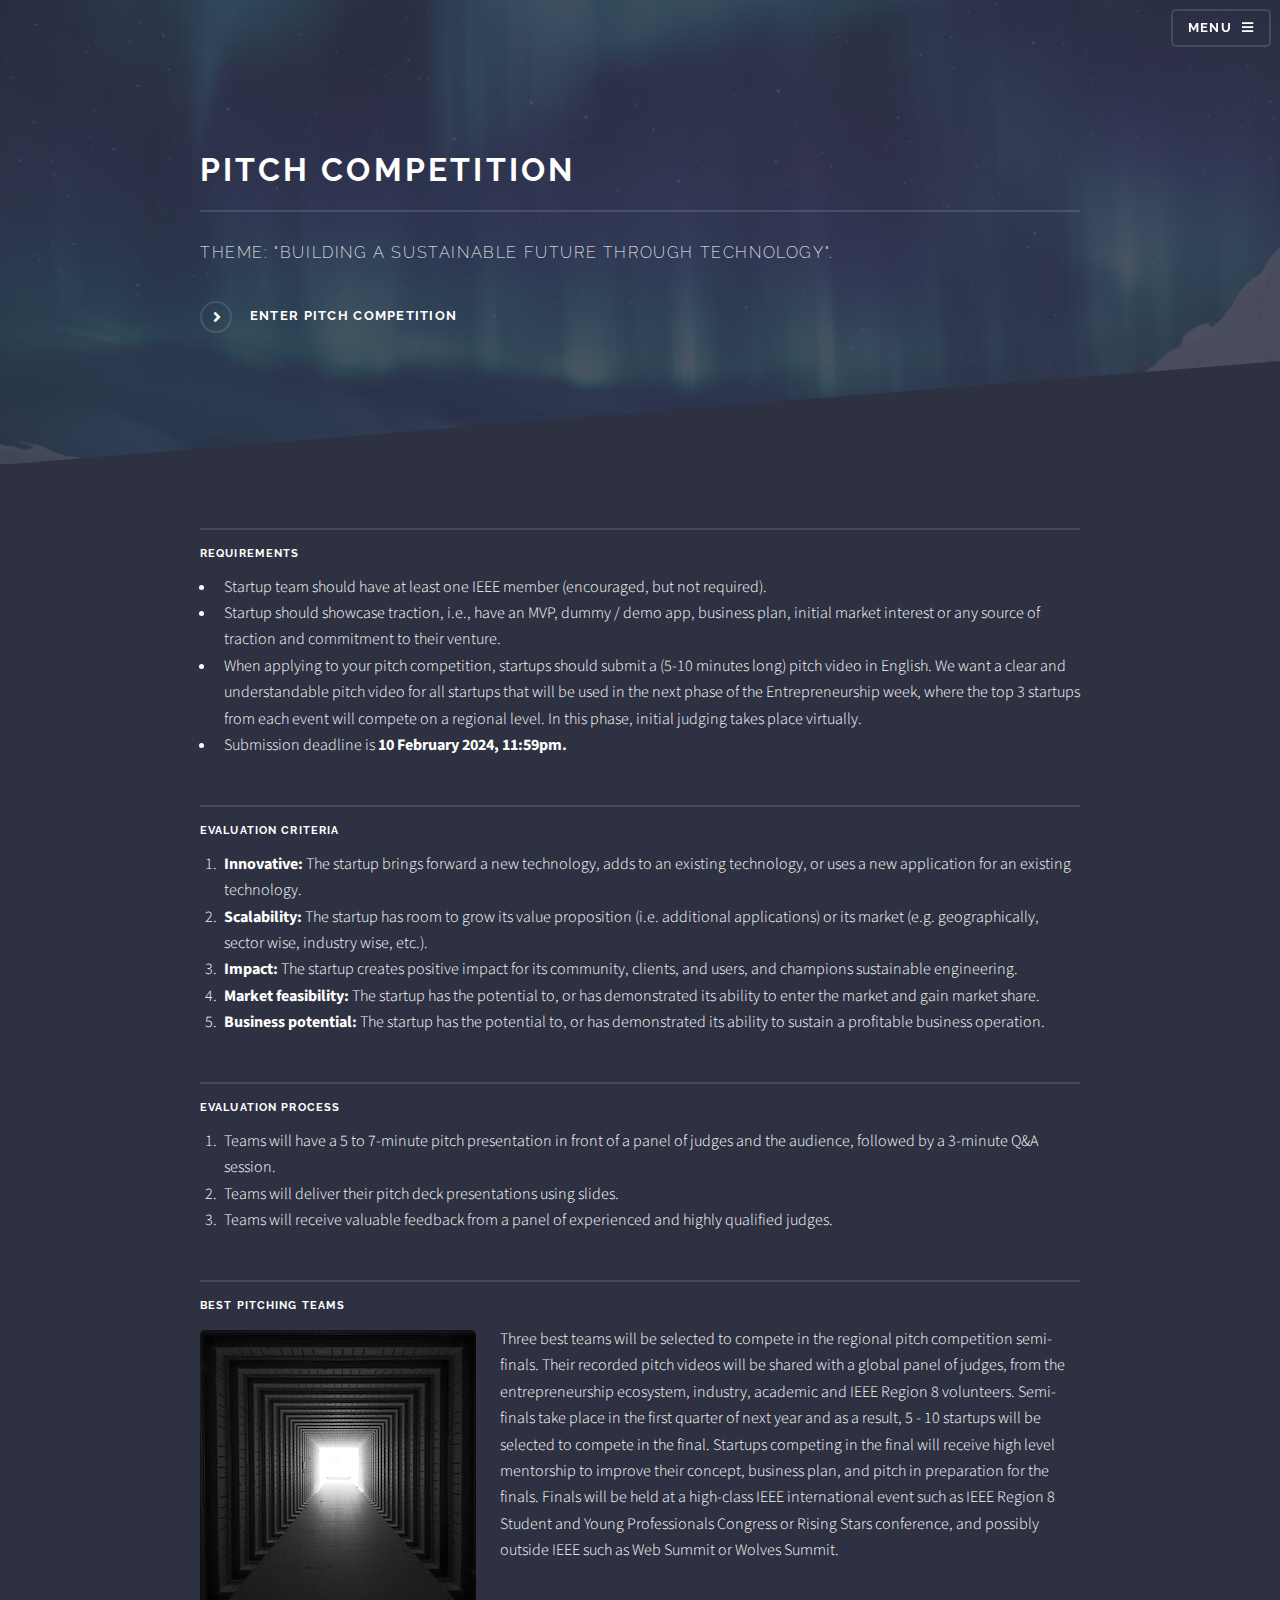
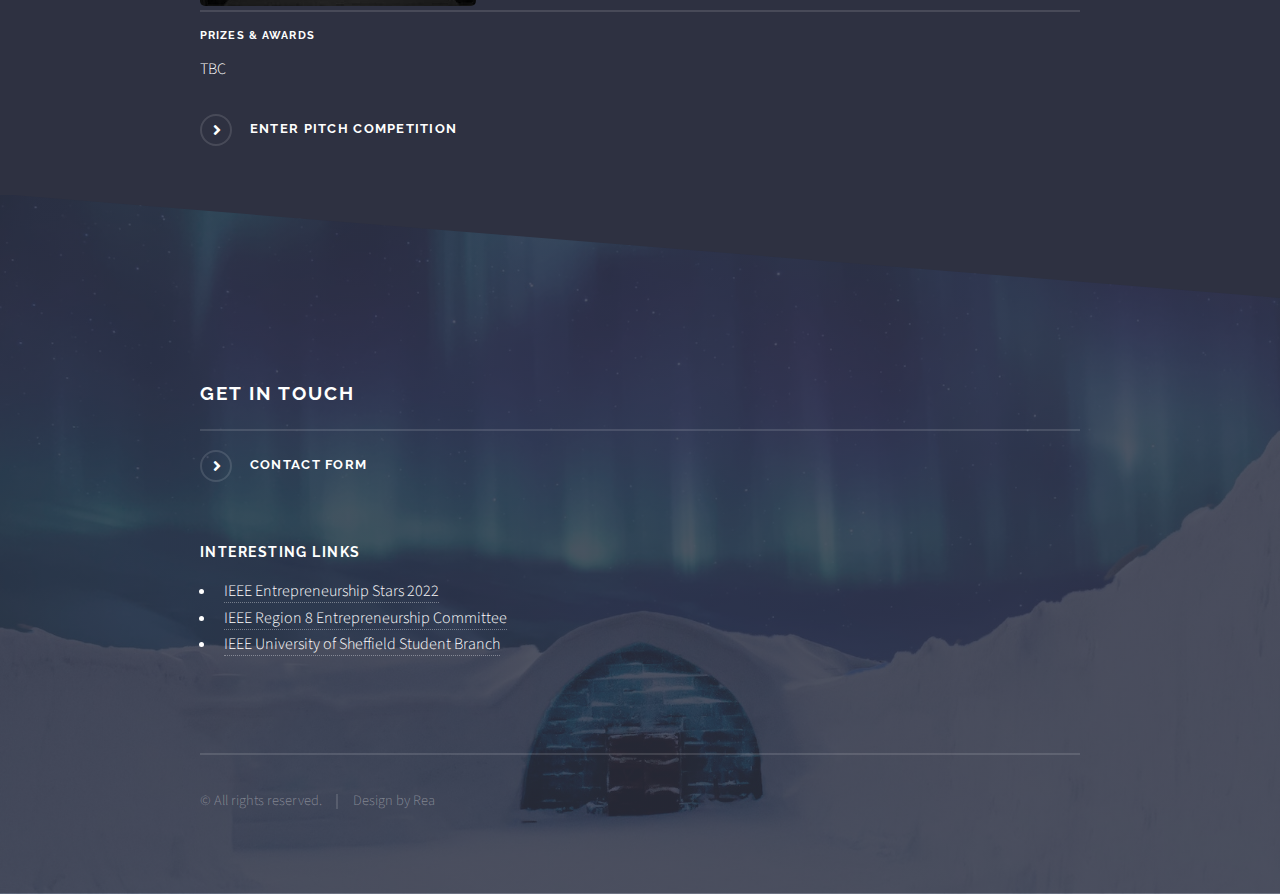
==== pitch.html @ 7ce701af "2nd_edition" ====
<!DOCTYPE HTML>
<!--
	Solid State by HTML5 UP
	html5up.net | @ajlkn
	Free for personal and commercial use under the CCA 3.0 license (html5up.net/license)
-->
<html>
	<head>
		<title>Global Entrepreneurship Week</title>
		<meta charset="utf-8" />
		<meta name="viewport" content="width=device-width, initial-scale=1, user-scalable=no" />
		<link rel="stylesheet" href="assets/css/main.css" />
		<noscript><link rel="stylesheet" href="assets/css/noscript.css" /></noscript>
	</head>
	<body class="is-preload">

		<!-- Page Wrapper -->
			<div id="page-wrapper">

				<!-- Header -->
					<header id="header" class="alt">
						<h1><a href="index.html">Global Entrepreneurship Week</a></h1>
						<nav>
							<a href="#menu">Menu</a>
						</nav>
					</header>

				<!-- Menu -->
					<nav id="menu">
						<div class="inner">
							<h2>Menu</h2>
							<ul class="links">
								<li><a href="index.html">Home</a></li>
								<li><a href="pitch.html">Pitch Competition</a></li>
                                <li><a href="index.html#five">Sessions & Dates</a></li>
								<!-- <li><a href="generic.html">Generic</a></li>
								<li><a href="elements.html">Elements</a></li>
								<li><a href="#">Log In</a></li>
								<li><a href="#">Sign Up</a></li> -->
							</ul>
							<a href="#" class="close">Close</a>
						</div>
					</nav>

				<!-- Wrapper -->
                <section id="wrapper">
                    <header>
                        <div class="inner">
                            <h2>Pitch Competition</h2>
                            <p>Theme: "Building a Sustainable Future through Technology".</p>
                            <p><a href="https://docs.google.com/forms/d/1y86VgAGV9aJbNP9qdKAvoCMnuZj7boJO8iOYJnvzPUA/prefill" class="special">
                                Enter Pitch Competition</a></p>
                        </div>
                        
                    </header>

                    <!-- Content -->
                        <div class="wrapper">
                            <div class="inner">
                                <section>
                                    <h3 class="major"></h3>
                                    <h4>Requirements</h4>
                                        <ul>
                                            <li>Startup team should have at least one IEEE member (encouraged, but not required).</li>
                                            <li>
                                                Startup should showcase traction, i.e., have an MVP, dummy / demo app, business
                                                plan, initial market interest or any source of traction and commitment to their
                                                venture.
                                            </li>
                                            <li>
                                                When applying to your pitch competition, startups should submit a (5-10 minutes long) pitch video in
                                                English. We want a clear and understandable pitch
                                                video for all startups that will be used in the next phase of the Entrepreneurship
                                                week, where the top 3 startups from each event will compete on a regional level. In
                                                this phase, initial judging takes place virtually.
                                            </li>
                                            <li>
                                                Submission deadline is <span style="font-weight: bold;">10 February 2024, 11:59pm.</span>  
                                            </li>
                                        </ul>
                                    
                                    <h3 class="major"></h3>
                                    <h4>Evaluation Criteria</h4>
                                        <ol>
                                            <li> 
                                                <span style="font-weight: bold;">Innovative: </span>  
                                                The startup brings forward a new technology, adds to an existing technology, or
                                                uses a new application for an existing technology.
                                            </li>
                                            <li>
                                                <span style="font-weight: bold;">Scalability: </span>
                                                The startup has room to grow its value proposition (i.e. additional applications) or
                                                its market (e.g. geographically, sector wise, industry wise, etc.).
                                            </li>
                                            <li>
                                                <span style="font-weight: bold;">Impact: </span>
                                                The startup creates positive impact for its community, clients, and users, and
                                                champions sustainable engineering.
                                            </li>
                                            <li>
                                                <span style="font-weight: bold;">Market feasibility: </span>
                                                The startup has the potential to, or has demonstrated its ability to enter
                                                the market and gain market share.
                                            </li>
                                            <li>
                                                <span style="font-weight: bold;">Business potential: </span>
                                                The startup has the potential to, or has demonstrated its ability to sustain
                                                a profitable business operation.
                                            </li>

                                        </ol>
                                    
                                    <h3 class="major"></h3>
                                    <h4>Evaluation Process</h4>
                                    <ol>
                                        <li> 
                                            Teams will have a 5 to 7-minute pitch presentation in front of a panel of judges and the audience, 
                                            followed by a 3-minute Q&A session.
                                        </li>
                                        <li>
                                            Teams will deliver their pitch deck presentations using slides. 
                                        </li>
                                        <li>
                                            Teams will receive valuable feedback from a panel of experienced and highly qualified judges.
                                        </li>

                                    </ol>
                                    
                                    <h3 class="major"></h3>
                                    <h4>Best pitching teams</h4>
                                    <p><span class="image left" ><img src="images/best1.jpg" alt="" /></span>
                                        Three best teams will be selected to compete in the regional
                                        pitch competition semi-finals. Their recorded pitch videos will be shared with a global panel of
                                        judges, from the entrepreneurship ecosystem, industry, academic and IEEE Region 8 volunteers.
                                        Semi-finals take place in the first quarter of next year and as a result, 5 - 10 startups will be selected
                                        to compete in the final.
                                        
                                        Startups competing in the final will receive high level mentorship to improve their concept, business
                                        plan, and pitch in preparation for the finals. Finals will be held at a high-class IEEE international event
                                        such as IEEE Region 8 Student and Young Professionals Congress or Rising Stars conference, and
                                        possibly outside IEEE such as Web Summit or Wolves Summit.
                                    </p>

                                    <h3 class="major"></h3>
                                    <h4>Prizes & Awards</h4>
                                    <!-- <p><span class="image left" ><img src="images/pic01.jpg" alt="" /></span></p> -->
                                    <p>TBC</p>
                                    
                                        <!-- <ul>
                                            <li>
                                                
                                            </li>
                                            <li>
                                                
                                            </li>
                                            <li>
                                            
                                            </li>
                                        </ul> -->
                                    <!-- <h3 class="major"></h3> -->
                                    <p><a href="https://docs.google.com/forms/d/1y86VgAGV9aJbNP9qdKAvoCMnuZj7boJO8iOYJnvzPUA/prefill" class="special">
                                        Enter Pitch Competition</a></p>

                                    <!-- <p><span class="image right"><img src="images/pic02.jpg" alt="" /></span>
                                        Vestibulum ultrices risus velit, sit amet blandit massa auctor sit amet. Sed eu lectus sem. 
                                        Phasellus in odio at ipsum porttitor mollis id vel diam. Praesent sit amet posuere risus, 
                                        eu faucibus lectus. Vivamus ex ligula, tempus pulvinar ipsum in, auctor porta quam. 
                                        Proin nec dui cursus, posuere dui eget interdum. Fusce lectus magna, sagittis at facilisis vitae, 
                                        pellentesque at etiam. Quisque posuere leo quis sem commodo, vel scelerisque nisi scelerisque. 
                                        Suspendisse id quam vel tortor tincidunt suscipit. Nullam auctor orci eu dolor consectetur, 
                                        interdum ullamcorper ante tincidunt. Mauris felis nec felis elementum varius. Nam sapien ante, 
                                        varius in pulvinar vitae, rhoncus id massa. Donec varius ex in mauris ornare, eget euismod urna egestas. 
                                        Etiam lacinia tempor ipsum, sodales porttitor justo. Aliquam dolor quam, semper in tortor eu, 
                                        volutpat efficitur quam. Fusce nec fermentum nisl. Aenean erat diam, tempus aliquet erat. 
                                        Etiam iaculis nulla ipsum, et pharetra libero rhoncus ut. Phasellus rutrum cursus velit, 
                                        eget condimentum nunc blandit vel. In at pulvinar lectus. Morbi diam ante, vulputate et imperdiet eget, 
                                        fermentum non dolor. Ut eleifend sagittis tincidunt. Sed viverra commodo mi, ac rhoncus justo. 
                                        Duis neque ligula, elementum ut enim vel, posuere finibus justo. Vivamus facilisis maximus nibh quis pulvinar. 
                                        Quisque hendrerit in ipsum id tellus facilisis fermentum. Proin mauris dui.</p> -->
                                </section>

                            </div>
                        </div>

                </section>

				<!-- Footer -->
					<section id="footer">
						<div class="inner">
							<h2 class="major">Get in touch</h2>
							<p><a href="https://docs.google.com/forms/d/1r4rCZ93Uy_izHpq9gVuiv1qTGktX_geJ2A5-PrCUlfs/prefill" class="special">
								Contact Form</a></p>
							<h3 >Interesting Links</h3>
							<ul>
								<li><a href="https://entrepreneurship.ieee.org/entrepreneurship-stars-2022/">IEEE Entrepreneurship Stars 2022</a></li>
								<li><a href="https://entrepreneurship.ieeer8.org/">IEEE Region 8 Entrepreneurship Committee</a></li>
								<li><a href="https://ieeesbsheffield.wordpress.com/">IEEE University of Sheffield Student Branch</a></li>
							</ul>
							<ul class="copyright">
								<li>&copy; All rights reserved.</li><li>Design by Rea</li>
							</ul>
						</div>
					</section>

			</div>

		<!-- Scripts -->
			<script src="assets/js/jquery.min.js"></script>
			<script src="assets/js/jquery.scrollex.min.js"></script>
			<script src="assets/js/browser.min.js"></script>
			<script src="assets/js/breakpoints.min.js"></script>
			<script src="assets/js/util.js"></script>
			<script src="assets/js/main.js"></script>

	</body>
</html>
---- assets/css/main.css ----
@import url(fontawesome-all.min.css);
@import url("https://fonts.googleapis.com/css?family=Raleway:200,700|Source+Sans+Pro:300,600,300italic,600italic");

/*
	Solid State by HTML5 UP
	html5up.net | @ajlkn
	Free for personal and commercial use under the CCA 3.0 license (html5up.net/license)
*/

html, body, div, span, applet, object,
iframe, h1, h2, h3, h4, h5, h6, p, blockquote,
pre, a, abbr, acronym, address, big, cite,
code, del, dfn, em, img, ins, kbd, q, s, samp,
small, strike, strong, sub, sup, tt, var, b,
u, i, center, dl, dt, dd, ol, ul, li, fieldset,
form, label, legend, table, caption, tbody,
tfoot, thead, tr, th, td, article, aside,
canvas, details, embed, figure, figcaption,
footer, header, hgroup, menu, nav, output, ruby,
section, summary, time, mark, audio, video {
	margin: 0;
	padding: 0;
	border: 0;
	font-size: 100%;
	font: inherit;
	vertical-align: baseline;}

article, aside, details, figcaption, figure,
footer, header, hgroup, menu, nav, section {
	display: block;}

body {
	line-height: 1;
}

ol, ul {
	list-style: none;
}

blockquote, q {
	quotes: none;
}

	blockquote:before, blockquote:after, q:before, q:after {
		content: '';
		content: none;
	}

table {
	border-collapse: collapse;
	border-spacing: 0;
}

body {
	-webkit-text-size-adjust: none;
}

mark {
	background-color: transparent;
	color: inherit;
}

input::-moz-focus-inner {
	border: 0;
	padding: 0;
}

input, select, textarea {
	-moz-appearance: none;
	-webkit-appearance: none;
	-ms-appearance: none;
	appearance: none;
}

/* Basic */

	@-ms-viewport {
		width: device-width;
	}

	body {
		-ms-overflow-style: scrollbar;
	}

	@media screen and (max-width: 480px) {

		html, body {
			min-width: 320px;
		}

	}

	html {
		box-sizing: border-box;
	}

	*, *:before, *:after {
		box-sizing: inherit;
	}

	body {
		background-color: #2e3141;
		background-image: linear-gradient(to top, rgba(46, 49, 65, 0.8), rgba(46, 49, 65, 0.8)), url("../../images/bg1.jpg");
		background-size: auto,
 cover;
		background-attachment: fixed,
 fixed;
		background-position: center,
 center;
	}

		body.is-preload *, body.is-preload *:before, body.is-preload *:after {
			-moz-animation: none !important;
			-webkit-animation: none !important;
			-ms-animation: none !important;
			animation: none !important;
			-moz-transition: none !important;
			-webkit-transition: none !important;
			-ms-transition: none !important;
			transition: none !important;
		}

/* Type */

	body, input, select, textarea {
		color: #ffffff;
		font-family: "Source Sans Pro", Helvetica, sans-serif;
		font-size: 16.5pt;
		font-weight: 300;
		line-height: 1.65;
	}

		@media screen and (max-width: 1680px) {

			body, input, select, textarea {
				font-size: 13pt;
			}

		}

		@media screen and (max-width: 1280px) {

			body, input, select, textarea {
				font-size: 12pt;
			}

		}

		@media screen and (max-width: 980px) {

			body, input, select, textarea {
				font-size: 12pt;
			}

		}

		@media screen and (max-width: 736px) {

			body, input, select, textarea {
				font-size: 12pt;
			}

		}

		@media screen and (max-width: 480px) {

			body, input, select, textarea {
				font-size: 12pt;
			}

		}

	a {
		-moz-transition: color 0.2s ease-in-out, border-bottom-color 0.2s ease-in-out;
		-webkit-transition: color 0.2s ease-in-out, border-bottom-color 0.2s ease-in-out;
		-ms-transition: color 0.2s ease-in-out, border-bottom-color 0.2s ease-in-out;
		transition: color 0.2s ease-in-out, border-bottom-color 0.2s ease-in-out;
		border-bottom: dotted 1px rgba(255, 255, 255, 0.35);
		color: #ffffff;
		text-decoration: none;
	}

		a:hover {
			border-bottom-color: transparent;
			color: #ffffff !important;
		}

		a.special:not(.button) {
			text-decoration: none;
			border-bottom: 0;
			display: block;
			font-family: Raleway, Helvetica, sans-serif;
			font-size: 0.8em;
			font-weight: 700;
			letter-spacing: 0.1em;
			margin: 0 0 2em 0;
			text-transform: uppercase;
		}

			a.special:not(.button):before {
				-moz-osx-font-smoothing: grayscale;
				-webkit-font-smoothing: antialiased;
				display: inline-block;
				font-style: normal;
				font-variant: normal;
				text-rendering: auto;
				line-height: 1;
				text-transform: none !important;
				font-family: 'Font Awesome 5 Free';
				font-weight: 900;
			}

			a.special:not(.button):before {
				-moz-transition: background-color 0.2s ease-in-out;
				-webkit-transition: background-color 0.2s ease-in-out;
				-ms-transition: background-color 0.2s ease-in-out;
				transition: background-color 0.2s ease-in-out;
				border-radius: 100%;
				border: solid 2px rgba(255, 255, 255, 0.125);
				content: '\f105';
				display: inline-block;
				font-size: 1.25em;
				height: 2em;
				line-height: 1.75em;
				margin-right: 0.85em;
				text-align: center;
				text-indent: 0.15em;
				vertical-align: middle;
				width: 2em;
			}

			a.special:not(.button):hover:before {
				background-color: rgba(255, 255, 255, 0.025);
			}

			a.special:not(.button):active:before {
				background-color: rgba(255, 255, 255, 0.075);
			}

	strong, b {
		color: #ffffff;
		font-weight: 600;
	}

	em, i {
		font-style: italic;
	}

	p {
		margin: 0 0 2em 0;
	}

	h1, h2, h3, h4, h5, h6 {
		color: #ffffff;
		font-family: Raleway, Helvetica, sans-serif;
		font-weight: 700;
		letter-spacing: 0.1em;
		margin: 0 0 1em 0;
		text-transform: uppercase;
	}

		h1 a, h2 a, h3 a, h4 a, h5 a, h6 a {
			color: inherit;
			text-decoration: none;
			border-bottom: 0;
		}

		h1 span, h2 span, h3 span, h4 span, h5 span, h6 span {
			font-weight: 200;
		}

		h1.major, h2.major, h3.major, h4.major, h5.major, h6.major {
			padding-bottom: 1em;
			border-bottom: solid 2px rgba(255, 255, 255, 0.125);
		}

	h2 {
		font-size: 1.2em;
	}

	h3 {
		font-size: 0.9em;
	}

	h4 {
		font-size: 0.7em;
	}

	h5 {
		font-size: 0.7em;
	}

	h6 {
		font-size: 0.7em;
	}

	@media screen and (max-width: 736px) {

		h2 {
			font-size: 1em;
		}

		h3 {
			font-size: 0.8em;
		}

	}

	sub {
		font-size: 0.8em;
		position: relative;
		top: 0.5em;
	}

	sup {
		font-size: 0.8em;
		position: relative;
		top: -0.5em;
	}

	blockquote {
		border-left: solid 4px rgba(255, 255, 255, 0.125);
		font-style: italic;
		margin: 0 0 2em 0;
		padding: 0.5em 0 0.5em 2em;
	}

	code {
		background: rgba(255, 255, 255, 0.025);
		border-radius: 5px;
		border: solid 2px rgba(255, 255, 255, 0.125);
		font-family: "Courier New", monospace;
		font-size: 0.9em;
		margin: 0 0.25em;
		padding: 0.25em 0.65em;
	}

	pre {
		-webkit-overflow-scrolling: touch;
		font-family: "Courier New", monospace;
		font-size: 0.9em;
		margin: 0 0 2em 0;
	}

		pre code {
			display: block;
			line-height: 1.75em;
			padding: 1em 1.5em;
			overflow-x: auto;
		}

	hr {
		border: 0;
		border-bottom: solid 2px rgba(255, 255, 255, 0.125);
		margin: 2.5em 0;
	}

		hr.major {
			margin: 4em 0;
		}

	.align-left {
		text-align: left;
	}

	.align-center {
		text-align: center;
	}

	.align-right {
		text-align: right;
	}

/* Row */

	.row {
		display: flex;
		flex-wrap: wrap;
		box-sizing: border-box;
		align-items: stretch;
	}

		.row > * {
			box-sizing: border-box;
		}

		.row.gtr-uniform > * > :last-child {
			margin-bottom: 0;
		}

		.row.aln-left {
			justify-content: flex-start;
		}

		.row.aln-center {
			justify-content: center;
		}

		.row.aln-right {
			justify-content: flex-end;
		}

		.row.aln-top {
			align-items: flex-start;
		}

		.row.aln-middle {
			align-items: center;
		}

		.row.aln-bottom {
			align-items: flex-end;
		}

		.row > .imp {
			order: -1;
		}

		.row > .col-1 {
			width: 8.33333%;
		}

		.row > .off-1 {
			margin-left: 8.33333%;
		}

		.row > .col-2 {
			width: 16.66667%;
		}

		.row > .off-2 {
			margin-left: 16.66667%;
		}

		.row > .col-3 {
			width: 25%;
		}

		.row > .off-3 {
			margin-left: 25%;
		}

		.row > .col-4 {
			width: 33.33333%;
		}

		.row > .off-4 {
			margin-left: 33.33333%;
		}

		.row > .col-5 {
			width: 41.66667%;
		}

		.row > .off-5 {
			margin-left: 41.66667%;
		}

		.row > .col-6 {
			width: 50%;
		}

		.row > .off-6 {
			margin-left: 50%;
		}

		.row > .col-7 {
			width: 58.33333%;
		}

		.row > .off-7 {
			margin-left: 58.33333%;
		}

		.row > .col-8 {
			width: 66.66667%;
		}

		.row > .off-8 {
			margin-left: 66.66667%;
		}

		.row > .col-9 {
			width: 75%;
		}

		.row > .off-9 {
			margin-left: 75%;
		}

		.row > .col-10 {
			width: 83.33333%;
		}

		.row > .off-10 {
			margin-left: 83.33333%;
		}

		.row > .col-11 {
			width: 91.66667%;
		}

		.row > .off-11 {
			margin-left: 91.66667%;
		}

		.row > .col-12 {
			width: 100%;
		}

		.row > .off-12 {
			margin-left: 100%;
		}

		.row.gtr-0 {
			margin-top: 0;
			margin-left: 0em;
		}

			.row.gtr-0 > * {
				padding: 0 0 0 0em;
			}

			.row.gtr-0.gtr-uniform {
				margin-top: 0em;
			}

				.row.gtr-0.gtr-uniform > * {
					padding-top: 0em;
				}

		.row.gtr-25 {
			margin-top: 0;
			margin-left: -0.4375em;
		}

			.row.gtr-25 > * {
				padding: 0 0 0 0.4375em;
			}

			.row.gtr-25.gtr-uniform {
				margin-top: -0.4375em;
			}

				.row.gtr-25.gtr-uniform > * {
					padding-top: 0.4375em;
				}

		.row.gtr-50 {
			margin-top: 0;
			margin-left: -0.875em;
		}

			.row.gtr-50 > * {
				padding: 0 0 0 0.875em;
			}

			.row.gtr-50.gtr-uniform {
				margin-top: -0.875em;
			}

				.row.gtr-50.gtr-uniform > * {
					padding-top: 0.875em;
				}

		.row {
			margin-top: 0;
			margin-left: -1.75em;
		}

			.row > * {
				padding: 0 0 0 1.75em;
			}

			.row.gtr-uniform {
				margin-top: -1.75em;
			}

				.row.gtr-uniform > * {
					padding-top: 1.75em;
				}

		.row.gtr-150 {
			margin-top: 0;
			margin-left: -2.625em;
		}

			.row.gtr-150 > * {
				padding: 0 0 0 2.625em;
			}

			.row.gtr-150.gtr-uniform {
				margin-top: -2.625em;
			}

				.row.gtr-150.gtr-uniform > * {
					padding-top: 2.625em;
				}

		.row.gtr-200 {
			margin-top: 0;
			margin-left: -3.5em;
		}

			.row.gtr-200 > * {
				padding: 0 0 0 3.5em;
			}

			.row.gtr-200.gtr-uniform {
				margin-top: -3.5em;
			}

				.row.gtr-200.gtr-uniform > * {
					padding-top: 3.5em;
				}

		@media screen and (max-width: 1680px) {

			.row {
				display: flex;
				flex-wrap: wrap;
				box-sizing: border-box;
				align-items: stretch;
			}

				.row > * {
					box-sizing: border-box;
				}

				.row.gtr-uniform > * > :last-child {
					margin-bottom: 0;
				}

				.row.aln-left {
					justify-content: flex-start;
				}

				.row.aln-center {
					justify-content: center;
				}

				.row.aln-right {
					justify-content: flex-end;
				}

				.row.aln-top {
					align-items: flex-start;
				}

				.row.aln-middle {
					align-items: center;
				}

				.row.aln-bottom {
					align-items: flex-end;
				}

				.row > .imp-xlarge {
					order: -1;
				}

				.row > .col-1-xlarge {
					width: 8.33333%;
				}

				.row > .off-1-xlarge {
					margin-left: 8.33333%;
				}

				.row > .col-2-xlarge {
					width: 16.66667%;
				}

				.row > .off-2-xlarge {
					margin-left: 16.66667%;
				}

				.row > .col-3-xlarge {
					width: 25%;
				}

				.row > .off-3-xlarge {
					margin-left: 25%;
				}

				.row > .col-4-xlarge {
					width: 33.33333%;
				}

				.row > .off-4-xlarge {
					margin-left: 33.33333%;
				}

				.row > .col-5-xlarge {
					width: 41.66667%;
				}

				.row > .off-5-xlarge {
					margin-left: 41.66667%;
				}

				.row > .col-6-xlarge {
					width: 50%;
				}

				.row > .off-6-xlarge {
					margin-left: 50%;
				}

				.row > .col-7-xlarge {
					width: 58.33333%;
				}

				.row > .off-7-xlarge {
					margin-left: 58.33333%;
				}

				.row > .col-8-xlarge {
					width: 66.66667%;
				}

				.row > .off-8-xlarge {
					margin-left: 66.66667%;
				}

				.row > .col-9-xlarge {
					width: 75%;
				}

				.row > .off-9-xlarge {
					margin-left: 75%;
				}

				.row > .col-10-xlarge {
					width: 83.33333%;
				}

				.row > .off-10-xlarge {
					margin-left: 83.33333%;
				}

				.row > .col-11-xlarge {
					width: 91.66667%;
				}

				.row > .off-11-xlarge {
					margin-left: 91.66667%;
				}

				.row > .col-12-xlarge {
					width: 100%;
				}

				.row > .off-12-xlarge {
					margin-left: 100%;
				}

				.row.gtr-0 {
					margin-top: 0;
					margin-left: 0em;
				}

					.row.gtr-0 > * {
						padding: 0 0 0 0em;
					}

					.row.gtr-0.gtr-uniform {
						margin-top: 0em;
					}

						.row.gtr-0.gtr-uniform > * {
							padding-top: 0em;
						}

				.row.gtr-25 {
					margin-top: 0;
					margin-left: -0.4375em;
				}

					.row.gtr-25 > * {
						padding: 0 0 0 0.4375em;
					}

					.row.gtr-25.gtr-uniform {
						margin-top: -0.4375em;
					}

						.row.gtr-25.gtr-uniform > * {
							padding-top: 0.4375em;
						}

				.row.gtr-50 {
					margin-top: 0;
					margin-left: -0.875em;
				}

					.row.gtr-50 > * {
						padding: 0 0 0 0.875em;
					}

					.row.gtr-50.gtr-uniform {
						margin-top: -0.875em;
					}

						.row.gtr-50.gtr-uniform > * {
							padding-top: 0.875em;
						}

				.row {
					margin-top: 0;
					margin-left: -1.75em;
				}

					.row > * {
						padding: 0 0 0 1.75em;
					}

					.row.gtr-uniform {
						margin-top: -1.75em;
					}

						.row.gtr-uniform > * {
							padding-top: 1.75em;
						}

				.row.gtr-150 {
					margin-top: 0;
					margin-left: -2.625em;
				}

					.row.gtr-150 > * {
						padding: 0 0 0 2.625em;
					}

					.row.gtr-150.gtr-uniform {
						margin-top: -2.625em;
					}

						.row.gtr-150.gtr-uniform > * {
							padding-top: 2.625em;
						}

				.row.gtr-200 {
					margin-top: 0;
					margin-left: -3.5em;
				}

					.row.gtr-200 > * {
						padding: 0 0 0 3.5em;
					}

					.row.gtr-200.gtr-uniform {
						margin-top: -3.5em;
					}

						.row.gtr-200.gtr-uniform > * {
							padding-top: 3.5em;
						}

		}

		@media screen and (max-width: 1280px) {

			.row {
				display: flex;
				flex-wrap: wrap;
				box-sizing: border-box;
				align-items: stretch;
			}

				.row > * {
					box-sizing: border-box;
				}

				.row.gtr-uniform > * > :last-child {
					margin-bottom: 0;
				}

				.row.aln-left {
					justify-content: flex-start;
				}

				.row.aln-center {
					justify-content: center;
				}

				.row.aln-right {
					justify-content: flex-end;
				}

				.row.aln-top {
					align-items: flex-start;
				}

				.row.aln-middle {
					align-items: center;
				}

				.row.aln-bottom {
					align-items: flex-end;
				}

				.row > .imp-large {
					order: -1;
				}

				.row > .col-1-large {
					width: 8.33333%;
				}

				.row > .off-1-large {
					margin-left: 8.33333%;
				}

				.row > .col-2-large {
					width: 16.66667%;
				}

				.row > .off-2-large {
					margin-left: 16.66667%;
				}

				.row > .col-3-large {
					width: 25%;
				}

				.row > .off-3-large {
					margin-left: 25%;
				}

				.row > .col-4-large {
					width: 33.33333%;
				}

				.row > .off-4-large {
					margin-left: 33.33333%;
				}

				.row > .col-5-large {
					width: 41.66667%;
				}

				.row > .off-5-large {
					margin-left: 41.66667%;
				}

				.row > .col-6-large {
					width: 50%;
				}

				.row > .off-6-large {
					margin-left: 50%;
				}

				.row > .col-7-large {
					width: 58.33333%;
				}

				.row > .off-7-large {
					margin-left: 58.33333%;
				}

				.row > .col-8-large {
					width: 66.66667%;
				}

				.row > .off-8-large {
					margin-left: 66.66667%;
				}

				.row > .col-9-large {
					width: 75%;
				}

				.row > .off-9-large {
					margin-left: 75%;
				}

				.row > .col-10-large {
					width: 83.33333%;
				}

				.row > .off-10-large {
					margin-left: 83.33333%;
				}

				.row > .col-11-large {
					width: 91.66667%;
				}

				.row > .off-11-large {
					margin-left: 91.66667%;
				}

				.row > .col-12-large {
					width: 100%;
				}

				.row > .off-12-large {
					margin-left: 100%;
				}

				.row.gtr-0 {
					margin-top: 0;
					margin-left: 0em;
				}

					.row.gtr-0 > * {
						padding: 0 0 0 0em;
					}

					.row.gtr-0.gtr-uniform {
						margin-top: 0em;
					}

						.row.gtr-0.gtr-uniform > * {
							padding-top: 0em;
						}

				.row.gtr-25 {
					margin-top: 0;
					margin-left: -0.4375em;
				}

					.row.gtr-25 > * {
						padding: 0 0 0 0.4375em;
					}

					.row.gtr-25.gtr-uniform {
						margin-top: -0.4375em;
					}

						.row.gtr-25.gtr-uniform > * {
							padding-top: 0.4375em;
						}

				.row.gtr-50 {
					margin-top: 0;
					margin-left: -0.875em;
				}

					.row.gtr-50 > * {
						padding: 0 0 0 0.875em;
					}

					.row.gtr-50.gtr-uniform {
						margin-top: -0.875em;
					}

						.row.gtr-50.gtr-uniform > * {
							padding-top: 0.875em;
						}

				.row {
					margin-top: 0;
					margin-left: -1.75em;
				}

					.row > * {
						padding: 0 0 0 1.75em;
					}

					.row.gtr-uniform {
						margin-top: -1.75em;
					}

						.row.gtr-uniform > * {
							padding-top: 1.75em;
						}

				.row.gtr-150 {
					margin-top: 0;
					margin-left: -2.625em;
				}

					.row.gtr-150 > * {
						padding: 0 0 0 2.625em;
					}

					.row.gtr-150.gtr-uniform {
						margin-top: -2.625em;
					}

						.row.gtr-150.gtr-uniform > * {
							padding-top: 2.625em;
						}

				.row.gtr-200 {
					margin-top: 0;
					margin-left: -3.5em;
				}

					.row.gtr-200 > * {
						padding: 0 0 0 3.5em;
					}

					.row.gtr-200.gtr-uniform {
						margin-top: -3.5em;
					}

						.row.gtr-200.gtr-uniform > * {
							padding-top: 3.5em;
						}

		}

		@media screen and (max-width: 980px) {

			.row {
				display: flex;
				flex-wrap: wrap;
				box-sizing: border-box;
				align-items: stretch;
			}

				.row > * {
					box-sizing: border-box;
				}

				.row.gtr-uniform > * > :last-child {
					margin-bottom: 0;
				}

				.row.aln-left {
					justify-content: flex-start;
				}

				.row.aln-center {
					justify-content: center;
				}

				.row.aln-right {
					justify-content: flex-end;
				}

				.row.aln-top {
					align-items: flex-start;
				}

				.row.aln-middle {
					align-items: center;
				}

				.row.aln-bottom {
					align-items: flex-end;
				}

				.row > .imp-medium {
					order: -1;
				}

				.row > .col-1-medium {
					width: 8.33333%;
				}

				.row > .off-1-medium {
					margin-left: 8.33333%;
				}

				.row > .col-2-medium {
					width: 16.66667%;
				}

				.row > .off-2-medium {
					margin-left: 16.66667%;
				}

				.row > .col-3-medium {
					width: 25%;
				}

				.row > .off-3-medium {
					margin-left: 25%;
				}

				.row > .col-4-medium {
					width: 33.33333%;
				}

				.row > .off-4-medium {
					margin-left: 33.33333%;
				}

				.row > .col-5-medium {
					width: 41.66667%;
				}

				.row > .off-5-medium {
					margin-left: 41.66667%;
				}

				.row > .col-6-medium {
					width: 50%;
				}

				.row > .off-6-medium {
					margin-left: 50%;
				}

				.row > .col-7-medium {
					width: 58.33333%;
				}

				.row > .off-7-medium {
					margin-left: 58.33333%;
				}

				.row > .col-8-medium {
					width: 66.66667%;
				}

				.row > .off-8-medium {
					margin-left: 66.66667%;
				}

				.row > .col-9-medium {
					width: 75%;
				}

				.row > .off-9-medium {
					margin-left: 75%;
				}

				.row > .col-10-medium {
					width: 83.33333%;
				}

				.row > .off-10-medium {
					margin-left: 83.33333%;
				}

				.row > .col-11-medium {
					width: 91.66667%;
				}

				.row > .off-11-medium {
					margin-left: 91.66667%;
				}

				.row > .col-12-medium {
					width: 100%;
				}

				.row > .off-12-medium {
					margin-left: 100%;
				}

				.row.gtr-0 {
					margin-top: 0;
					margin-left: 0em;
				}

					.row.gtr-0 > * {
						padding: 0 0 0 0em;
					}

					.row.gtr-0.gtr-uniform {
						margin-top: 0em;
					}

						.row.gtr-0.gtr-uniform > * {
							padding-top: 0em;
						}

				.row.gtr-25 {
					margin-top: 0;
					margin-left: -0.4375em;
				}

					.row.gtr-25 > * {
						padding: 0 0 0 0.4375em;
					}

					.row.gtr-25.gtr-uniform {
						margin-top: -0.4375em;
					}

						.row.gtr-25.gtr-uniform > * {
							padding-top: 0.4375em;
						}

				.row.gtr-50 {
					margin-top: 0;
					margin-left: -0.875em;
				}

					.row.gtr-50 > * {
						padding: 0 0 0 0.875em;
					}

					.row.gtr-50.gtr-uniform {
						margin-top: -0.875em;
					}

						.row.gtr-50.gtr-uniform > * {
							padding-top: 0.875em;
						}

				.row {
					margin-top: 0;
					margin-left: -1.75em;
				}

					.row > * {
						padding: 0 0 0 1.75em;
					}

					.row.gtr-uniform {
						margin-top: -1.75em;
					}

						.row.gtr-uniform > * {
							padding-top: 1.75em;
						}

				.row.gtr-150 {
					margin-top: 0;
					margin-left: -2.625em;
				}

					.row.gtr-150 > * {
						padding: 0 0 0 2.625em;
					}

					.row.gtr-150.gtr-uniform {
						margin-top: -2.625em;
					}

						.row.gtr-150.gtr-uniform > * {
							padding-top: 2.625em;
						}

				.row.gtr-200 {
					margin-top: 0;
					margin-left: -3.5em;
				}

					.row.gtr-200 > * {
						padding: 0 0 0 3.5em;
					}

					.row.gtr-200.gtr-uniform {
						margin-top: -3.5em;
					}

						.row.gtr-200.gtr-uniform > * {
							padding-top: 3.5em;
						}

		}

		@media screen and (max-width: 736px) {

			.row {
				display: flex;
				flex-wrap: wrap;
				box-sizing: border-box;
				align-items: stretch;
			}

				.row > * {
					box-sizing: border-box;
				}

				.row.gtr-uniform > * > :last-child {
					margin-bottom: 0;
				}

				.row.aln-left {
					justify-content: flex-start;
				}

				.row.aln-center {
					justify-content: center;
				}

				.row.aln-right {
					justify-content: flex-end;
				}

				.row.aln-top {
					align-items: flex-start;
				}

				.row.aln-middle {
					align-items: center;
				}

				.row.aln-bottom {
					align-items: flex-end;
				}

				.row > .imp-small {
					order: -1;
				}

				.row > .col-1-small {
					width: 8.33333%;
				}

				.row > .off-1-small {
					margin-left: 8.33333%;
				}

				.row > .col-2-small {
					width: 16.66667%;
				}

				.row > .off-2-small {
					margin-left: 16.66667%;
				}

				.row > .col-3-small {
					width: 25%;
				}

				.row > .off-3-small {
					margin-left: 25%;
				}

				.row > .col-4-small {
					width: 33.33333%;
				}

				.row > .off-4-small {
					margin-left: 33.33333%;
				}

				.row > .col-5-small {
					width: 41.66667%;
				}

				.row > .off-5-small {
					margin-left: 41.66667%;
				}

				.row > .col-6-small {
					width: 50%;
				}

				.row > .off-6-small {
					margin-left: 50%;
				}

				.row > .col-7-small {
					width: 58.33333%;
				}

				.row > .off-7-small {
					margin-left: 58.33333%;
				}

				.row > .col-8-small {
					width: 66.66667%;
				}

				.row > .off-8-small {
					margin-left: 66.66667%;
				}

				.row > .col-9-small {
					width: 75%;
				}

				.row > .off-9-small {
					margin-left: 75%;
				}

				.row > .col-10-small {
					width: 83.33333%;
				}

				.row > .off-10-small {
					margin-left: 83.33333%;
				}

				.row > .col-11-small {
					width: 91.66667%;
				}

				.row > .off-11-small {
					margin-left: 91.66667%;
				}

				.row > .col-12-small {
					width: 100%;
				}

				.row > .off-12-small {
					margin-left: 100%;
				}

				.row.gtr-0 {
					margin-top: 0;
					margin-left: 0em;
				}

					.row.gtr-0 > * {
						padding: 0 0 0 0em;
					}

					.row.gtr-0.gtr-uniform {
						margin-top: 0em;
					}

						.row.gtr-0.gtr-uniform > * {
							padding-top: 0em;
						}

				.row.gtr-25 {
					margin-top: 0;
					margin-left: -0.3125em;
				}

					.row.gtr-25 > * {
						padding: 0 0 0 0.3125em;
					}

					.row.gtr-25.gtr-uniform {
						margin-top: -0.3125em;
					}

						.row.gtr-25.gtr-uniform > * {
							padding-top: 0.3125em;
						}

				.row.gtr-50 {
					margin-top: 0;
					margin-left: -0.625em;
				}

					.row.gtr-50 > * {
						padding: 0 0 0 0.625em;
					}

					.row.gtr-50.gtr-uniform {
						margin-top: -0.625em;
					}

						.row.gtr-50.gtr-uniform > * {
							padding-top: 0.625em;
						}

				.row {
					margin-top: 0;
					margin-left: -1.25em;
				}

					.row > * {
						padding: 0 0 0 1.25em;
					}

					.row.gtr-uniform {
						margin-top: -1.25em;
					}

						.row.gtr-uniform > * {
							padding-top: 1.25em;
						}

				.row.gtr-150 {
					margin-top: 0;
					margin-left: -1.875em;
				}

					.row.gtr-150 > * {
						padding: 0 0 0 1.875em;
					}

					.row.gtr-150.gtr-uniform {
						margin-top: -1.875em;
					}

						.row.gtr-150.gtr-uniform > * {
							padding-top: 1.875em;
						}

				.row.gtr-200 {
					margin-top: 0;
					margin-left: -2.5em;
				}

					.row.gtr-200 > * {
						padding: 0 0 0 2.5em;
					}

					.row.gtr-200.gtr-uniform {
						margin-top: -2.5em;
					}

						.row.gtr-200.gtr-uniform > * {
							padding-top: 2.5em;
						}

		}

		@media screen and (max-width: 480px) {

			.row {
				display: flex;
				flex-wrap: wrap;
				box-sizing: border-box;
				align-items: stretch;
			}

				.row > * {
					box-sizing: border-box;
				}

				.row.gtr-uniform > * > :last-child {
					margin-bottom: 0;
				}

				.row.aln-left {
					justify-content: flex-start;
				}

				.row.aln-center {
					justify-content: center;
				}

				.row.aln-right {
					justify-content: flex-end;
				}

				.row.aln-top {
					align-items: flex-start;
				}

				.row.aln-middle {
					align-items: center;
				}

				.row.aln-bottom {
					align-items: flex-end;
				}

				.row > .imp-xsmall {
					order: -1;
				}

				.row > .col-1-xsmall {
					width: 8.33333%;
				}

				.row > .off-1-xsmall {
					margin-left: 8.33333%;
				}

				.row > .col-2-xsmall {
					width: 16.66667%;
				}

				.row > .off-2-xsmall {
					margin-left: 16.66667%;
				}

				.row > .col-3-xsmall {
					width: 25%;
				}

				.row > .off-3-xsmall {
					margin-left: 25%;
				}

				.row > .col-4-xsmall {
					width: 33.33333%;
				}

				.row > .off-4-xsmall {
					margin-left: 33.33333%;
				}

				.row > .col-5-xsmall {
					width: 41.66667%;
				}

				.row > .off-5-xsmall {
					margin-left: 41.66667%;
				}

				.row > .col-6-xsmall {
					width: 50%;
				}

				.row > .off-6-xsmall {
					margin-left: 50%;
				}

				.row > .col-7-xsmall {
					width: 58.33333%;
				}

				.row > .off-7-xsmall {
					margin-left: 58.33333%;
				}

				.row > .col-8-xsmall {
					width: 66.66667%;
				}

				.row > .off-8-xsmall {
					margin-left: 66.66667%;
				}

				.row > .col-9-xsmall {
					width: 75%;
				}

				.row > .off-9-xsmall {
					margin-left: 75%;
				}

				.row > .col-10-xsmall {
					width: 83.33333%;
				}

				.row > .off-10-xsmall {
					margin-left: 83.33333%;
				}

				.row > .col-11-xsmall {
					width: 91.66667%;
				}

				.row > .off-11-xsmall {
					margin-left: 91.66667%;
				}

				.row > .col-12-xsmall {
					width: 100%;
				}

				.row > .off-12-xsmall {
					margin-left: 100%;
				}

				.row.gtr-0 {
					margin-top: 0;
					margin-left: 0em;
				}

					.row.gtr-0 > * {
						padding: 0 0 0 0em;
					}

					.row.gtr-0.gtr-uniform {
						margin-top: 0em;
					}

						.row.gtr-0.gtr-uniform > * {
							padding-top: 0em;
						}

				.row.gtr-25 {
					margin-top: 0;
					margin-left: -0.3125em;
				}

					.row.gtr-25 > * {
						padding: 0 0 0 0.3125em;
					}

					.row.gtr-25.gtr-uniform {
						margin-top: -0.3125em;
					}

						.row.gtr-25.gtr-uniform > * {
							padding-top: 0.3125em;
						}

				.row.gtr-50 {
					margin-top: 0;
					margin-left: -0.625em;
				}

					.row.gtr-50 > * {
						padding: 0 0 0 0.625em;
					}

					.row.gtr-50.gtr-uniform {
						margin-top: -0.625em;
					}

						.row.gtr-50.gtr-uniform > * {
							padding-top: 0.625em;
						}

				.row {
					margin-top: 0;
					margin-left: -1.25em;
				}

					.row > * {
						padding: 0 0 0 1.25em;
					}

					.row.gtr-uniform {
						margin-top: -1.25em;
					}

						.row.gtr-uniform > * {
							padding-top: 1.25em;
						}

				.row.gtr-150 {
					margin-top: 0;
					margin-left: -1.875em;
				}

					.row.gtr-150 > * {
						padding: 0 0 0 1.875em;
					}

					.row.gtr-150.gtr-uniform {
						margin-top: -1.875em;
					}

						.row.gtr-150.gtr-uniform > * {
							padding-top: 1.875em;
						}

				.row.gtr-200 {
					margin-top: 0;
					margin-left: -2.5em;
				}

					.row.gtr-200 > * {
						padding: 0 0 0 2.5em;
					}

					.row.gtr-200.gtr-uniform {
						margin-top: -2.5em;
					}

						.row.gtr-200.gtr-uniform > * {
							padding-top: 2.5em;
						}

		}

		@media screen and (max-width: 360px) {

			.row {
				display: flex;
				flex-wrap: wrap;
				box-sizing: border-box;
				align-items: stretch;
			}

				.row > * {
					box-sizing: border-box;
				}

				.row.gtr-uniform > * > :last-child {
					margin-bottom: 0;
				}

				.row.aln-left {
					justify-content: flex-start;
				}

				.row.aln-center {
					justify-content: center;
				}

				.row.aln-right {
					justify-content: flex-end;
				}

				.row.aln-top {
					align-items: flex-start;
				}

				.row.aln-middle {
					align-items: center;
				}

				.row.aln-bottom {
					align-items: flex-end;
				}

				.row > .imp-xxsmall {
					order: -1;
				}

				.row > .col-1-xxsmall {
					width: 8.33333%;
				}

				.row > .off-1-xxsmall {
					margin-left: 8.33333%;
				}

				.row > .col-2-xxsmall {
					width: 16.66667%;
				}

				.row > .off-2-xxsmall {
					margin-left: 16.66667%;
				}

				.row > .col-3-xxsmall {
					width: 25%;
				}

				.row > .off-3-xxsmall {
					margin-left: 25%;
				}

				.row > .col-4-xxsmall {
					width: 33.33333%;
				}

				.row > .off-4-xxsmall {
					margin-left: 33.33333%;
				}

				.row > .col-5-xxsmall {
					width: 41.66667%;
				}

				.row > .off-5-xxsmall {
					margin-left: 41.66667%;
				}

				.row > .col-6-xxsmall {
					width: 50%;
				}

				.row > .off-6-xxsmall {
					margin-left: 50%;
				}

				.row > .col-7-xxsmall {
					width: 58.33333%;
				}

				.row > .off-7-xxsmall {
					margin-left: 58.33333%;
				}

				.row > .col-8-xxsmall {
					width: 66.66667%;
				}

				.row > .off-8-xxsmall {
					margin-left: 66.66667%;
				}

				.row > .col-9-xxsmall {
					width: 75%;
				}

				.row > .off-9-xxsmall {
					margin-left: 75%;
				}

				.row > .col-10-xxsmall {
					width: 83.33333%;
				}

				.row > .off-10-xxsmall {
					margin-left: 83.33333%;
				}

				.row > .col-11-xxsmall {
					width: 91.66667%;
				}

				.row > .off-11-xxsmall {
					margin-left: 91.66667%;
				}

				.row > .col-12-xxsmall {
					width: 100%;
				}

				.row > .off-12-xxsmall {
					margin-left: 100%;
				}

				.row.gtr-0 {
					margin-top: 0;
					margin-left: 0em;
				}

					.row.gtr-0 > * {
						padding: 0 0 0 0em;
					}

					.row.gtr-0.gtr-uniform {
						margin-top: 0em;
					}

						.row.gtr-0.gtr-uniform > * {
							padding-top: 0em;
						}

				.row.gtr-25 {
					margin-top: 0;
					margin-left: -0.3125em;
				}

					.row.gtr-25 > * {
						padding: 0 0 0 0.3125em;
					}

					.row.gtr-25.gtr-uniform {
						margin-top: -0.3125em;
					}

						.row.gtr-25.gtr-uniform > * {
							padding-top: 0.3125em;
						}

				.row.gtr-50 {
					margin-top: 0;
					margin-left: -0.625em;
				}

					.row.gtr-50 > * {
						padding: 0 0 0 0.625em;
					}

					.row.gtr-50.gtr-uniform {
						margin-top: -0.625em;
					}

						.row.gtr-50.gtr-uniform > * {
							padding-top: 0.625em;
						}

				.row {
					margin-top: 0;
					margin-left: -1.25em;
				}

					.row > * {
						padding: 0 0 0 1.25em;
					}

					.row.gtr-uniform {
						margin-top: -1.25em;
					}

						.row.gtr-uniform > * {
							padding-top: 1.25em;
						}

				.row.gtr-150 {
					margin-top: 0;
					margin-left: -1.875em;
				}

					.row.gtr-150 > * {
						padding: 0 0 0 1.875em;
					}

					.row.gtr-150.gtr-uniform {
						margin-top: -1.875em;
					}

						.row.gtr-150.gtr-uniform > * {
							padding-top: 1.875em;
						}

				.row.gtr-200 {
					margin-top: 0;
					margin-left: -2.5em;
				}

					.row.gtr-200 > * {
						padding: 0 0 0 2.5em;
					}

					.row.gtr-200.gtr-uniform {
						margin-top: -2.5em;
					}

						.row.gtr-200.gtr-uniform > * {
							padding-top: 2.5em;
						}

		}

/* Section/Article */

	section.special, article.special {
		text-align: center;
	}

/* Form */

	form {
		margin: 0 0 2em 0;
	}

		form > :last-child {
			margin-bottom: 0;
		}

		form > .fields {
			display: -moz-flex;
			display: -webkit-flex;
			display: -ms-flex;
			display: flex;
			-moz-flex-wrap: wrap;
			-webkit-flex-wrap: wrap;
			-ms-flex-wrap: wrap;
			flex-wrap: wrap;
			width: calc(100% + 3em);
			margin: -1.5em 0 2em -1.5em;
		}

			form > .fields > .field {
				-moz-flex-grow: 0;
				-webkit-flex-grow: 0;
				-ms-flex-grow: 0;
				flex-grow: 0;
				-moz-flex-shrink: 0;
				-webkit-flex-shrink: 0;
				-ms-flex-shrink: 0;
				flex-shrink: 0;
				padding: 1.5em 0 0 1.5em;
				width: calc(100% - 1.5em);
			}

				form > .fields > .field.half {
					width: calc(50% - 0.75em);
				}

				form > .fields > .field.third {
					width: calc(100%/3 - 0.5em);
				}

				form > .fields > .field.quarter {
					width: calc(25% - 0.375em);
				}

		@media screen and (max-width: 480px) {

			form > .fields {
				width: calc(100% + 3em);
				margin: -1.5em 0 2em -1.5em;
			}

				form > .fields > .field {
					padding: 1.5em 0 0 1.5em;
					width: calc(100% - 1.5em);
				}

					form > .fields > .field.half {
						width: calc(100% - 1.5em);
					}

					form > .fields > .field.third {
						width: calc(100% - 1.5em);
					}

					form > .fields > .field.quarter {
						width: calc(100% - 1.5em);
					}

		}

	label {
		color: #ffffff;
		display: block;
		font-family: Raleway, Helvetica, sans-serif;
		font-size: 0.8em;
		font-weight: 700;
		letter-spacing: 0.1em;
		margin: 0 0 0.7em 0;
		text-transform: uppercase;
	}

	input[type="text"],
	input[type="password"],
	input[type="email"],
	input[type="tel"],
	select,
	textarea {
		-moz-appearance: none;
		-webkit-appearance: none;
		-ms-appearance: none;
		appearance: none;
		background: rgba(255, 255, 255, 0.025);
		border-radius: 5px;
		border: none;
		border: solid 2px rgba(255, 255, 255, 0.125);
		color: inherit;
		display: block;
		outline: 0;
		padding: 0 1em;
		text-decoration: none;
		width: 100%;
	}

		input[type="text"]:invalid,
		input[type="password"]:invalid,
		input[type="email"]:invalid,
		input[type="tel"]:invalid,
		select:invalid,
		textarea:invalid {
			box-shadow: none;
		}

		input[type="text"]:focus,
		input[type="password"]:focus,
		input[type="email"]:focus,
		input[type="tel"]:focus,
		select:focus,
		textarea:focus {
			border-color: #5b6ba6;
		}

	select {
		background-image: url("data:image/svg+xml;charset=utf8,%3Csvg xmlns='http://www.w3.org/2000/svg' width='40' height='40' preserveAspectRatio='none' viewBox='0 0 40 40'%3E%3Cpath d='M9.4,12.3l10.4,10.4l10.4-10.4c0.2-0.2,0.5-0.4,0.9-0.4c0.3,0,0.6,0.1,0.9,0.4l3.3,3.3c0.2,0.2,0.4,0.5,0.4,0.9 c0,0.4-0.1,0.6-0.4,0.9L20.7,31.9c-0.2,0.2-0.5,0.4-0.9,0.4c-0.3,0-0.6-0.1-0.9-0.4L4.3,17.3c-0.2-0.2-0.4-0.5-0.4-0.9 c0-0.4,0.1-0.6,0.4-0.9l3.3-3.3c0.2-0.2,0.5-0.4,0.9-0.4S9.1,12.1,9.4,12.3z' fill='rgba(255, 255, 255, 0.125)' /%3E%3C/svg%3E");
		background-size: 1.25rem;
		background-repeat: no-repeat;
		background-position: calc(100% - 1rem) center;
		height: 2.75em;
		padding-right: 2.75em;
		text-overflow: ellipsis;
	}

		select option {
			color: #ffffff;
			background: #2e3141;
		}

		select:focus::-ms-value {
			background-color: transparent;
		}

		select::-ms-expand {
			display: none;
		}

	input[type="text"],
	input[type="password"],
	input[type="email"],
	select {
		height: 2.75em;
	}

	textarea {
		padding: 0.75em 1em;
	}

	input[type="checkbox"],
	input[type="radio"] {
		-moz-appearance: none;
		-webkit-appearance: none;
		-ms-appearance: none;
		appearance: none;
		display: block;
		float: left;
		margin-right: -2em;
		opacity: 0;
		width: 1em;
		z-index: -1;
	}

		input[type="checkbox"] + label,
		input[type="radio"] + label {
			text-decoration: none;
			color: #ffffff;
			cursor: pointer;
			display: inline-block;
			font-size: 1em;
			font-family: "Source Sans Pro", Helvetica, sans-serif;
			text-transform: none;
			letter-spacing: 0;
			font-weight: 300;
			padding-left: 2.4em;
			padding-right: 0.75em;
			position: relative;
		}

			input[type="checkbox"] + label:before,
			input[type="radio"] + label:before {
				-moz-osx-font-smoothing: grayscale;
				-webkit-font-smoothing: antialiased;
				display: inline-block;
				font-style: normal;
				font-variant: normal;
				text-rendering: auto;
				line-height: 1;
				text-transform: none !important;
				font-family: 'Font Awesome 5 Free';
				font-weight: 900;
			}

			input[type="checkbox"] + label:before,
			input[type="radio"] + label:before {
				background: rgba(255, 255, 255, 0.025);
				border-radius: 5px;
				border: solid 2px rgba(255, 255, 255, 0.125);
				content: '';
				display: inline-block;
				font-size: 0.8em;
				height: 2.0625em;
				left: 0;
				line-height: 2.0625em;
				position: absolute;
				text-align: center;
				top: 0;
				width: 2.0625em;
			}

		input[type="checkbox"]:checked + label:before,
		input[type="radio"]:checked + label:before {
			background: #ffffff;
			border-color: #ffffff;
			content: '\f00c';
			color: #2e3141;
		}

		input[type="checkbox"]:focus + label:before,
		input[type="radio"]:focus + label:before {
			border-color: #4c5c96;
		}

	input[type="checkbox"] + label:before {
		border-radius: 5px;
	}

	input[type="radio"] + label:before {
		border-radius: 100%;
	}

	::-webkit-input-placeholder {
		color: rgba(255, 255, 255, 0.35) !important;
		opacity: 1.0;
	}

	:-moz-placeholder {
		color: rgba(255, 255, 255, 0.35) !important;
		opacity: 1.0;
	}

	::-moz-placeholder {
		color: rgba(255, 255, 255, 0.35) !important;
		opacity: 1.0;
	}

	:-ms-input-placeholder {
		color: rgba(255, 255, 255, 0.35) !important;
		opacity: 1.0;
	}

/* Box */

	.box {
		border-radius: 5px;
		border: solid 2px rgba(255, 255, 255, 0.125);
		margin-bottom: 2em;
		padding: 1.5em;
	}

		.box > :last-child,
		.box > :last-child > :last-child,
		.box > :last-child > :last-child > :last-child {
			margin-bottom: 0;
		}

		.box.alt {
			border: 0;
			border-radius: 0;
			padding: 0;
		}

/* Icon */

	.icon {
		text-decoration: none;
		border-bottom: none;
		position: relative;
	}

		.icon:before {
			-moz-osx-font-smoothing: grayscale;
			-webkit-font-smoothing: antialiased;
			display: inline-block;
			font-style: normal;
			font-variant: normal;
			text-rendering: auto;
			line-height: 1;
			text-transform: none !important;
			font-family: 'Font Awesome 5 Free';
			font-weight: 400;
		}

		.icon > .label {
			display: none;
		}

		.icon:before {
			line-height: inherit;
		}

		.icon.solid:before {
			font-weight: 900;
		}

		.icon.brands:before {
			font-family: 'Font Awesome 5 Brands';
		}

/* Image */

	.image {
		border-radius: 5px;
		border: 0;
		display: inline-block;
		position: relative;
	}

		.image img {
			border-radius: 5px;
			display: block;
		}

		.image.left, .image.right {
			max-width: 40%;
		}

			.image.left img, .image.right img {
				width: 100%;
			}

		.image.left {
			float: left;
			padding: 0 1.5em 1em 0;
			top: 0.25em;
		}

		.image.right {
			float: right;
			padding: 0 0 1em 1.5em;
			top: 0.25em;
		}

		.image.fit {
			display: block;
			margin: 0 0 2em 0;
			width: 100%;
		}

			.image.fit img {
				width: 100%;
			}

		.image.main {
			display: block;
			margin: 0 0 3em 0;
			width: 100%;
		}

			.image.main img {
				width: 100%;
			}

/* List */

	ol {
		list-style: decimal;
		margin: 0 0 2em 0;
		padding-left: 1.25em;
	}

		ol li {
			padding-left: 0.25em;
		}

	ul {
		list-style: disc;
		margin: 0 0 2em 0;
		padding-left: 1em;
	}

		ul li {
			padding-left: 0.5em;
		}

		ul.alt {
			list-style: none;
			padding-left: 0;
		}

			ul.alt li {
				border-top: solid 1px rgba(255, 255, 255, 0.125);
				padding: 0.5em 0;
			}

				ul.alt li:first-child {
					border-top: 0;
					padding-top: 0;
				}

	dl {
		margin: 0 0 2em 0;
	}

		dl dt {
			display: block;
			font-weight: 600;
			margin: 0 0 1em 0;
		}

		dl dd {
			margin-left: 2em;
		}

/* Actions */

	ul.actions {
		display: -moz-flex;
		display: -webkit-flex;
		display: -ms-flex;
		display: flex;
		cursor: default;
		list-style: none;
		margin-left: -1em;
		padding-left: 0;
	}

		ul.actions li {
			padding: 0 0 0 1em;
			vertical-align: middle;
		}

		ul.actions.special {
			-moz-justify-content: center;
			-webkit-justify-content: center;
			-ms-justify-content: center;
			justify-content: center;
			width: 100%;
			margin-left: 0;
		}

			ul.actions.special li:first-child {
				padding-left: 0;
			}

		ul.actions.stacked {
			-moz-flex-direction: column;
			-webkit-flex-direction: column;
			-ms-flex-direction: column;
			flex-direction: column;
			margin-left: 0;
		}

			ul.actions.stacked li {
				padding: 1.3em 0 0 0;
			}

				ul.actions.stacked li:first-child {
					padding-top: 0;
				}

		ul.actions.fit {
			width: calc(100% + 1em);
		}

			ul.actions.fit li {
				-moz-flex-grow: 1;
				-webkit-flex-grow: 1;
				-ms-flex-grow: 1;
				flex-grow: 1;
				-moz-flex-shrink: 1;
				-webkit-flex-shrink: 1;
				-ms-flex-shrink: 1;
				flex-shrink: 1;
				width: 100%;
			}

				ul.actions.fit li > * {
					width: 100%;
				}

			ul.actions.fit.stacked {
				width: 100%;
			}

		@media screen and (max-width: 480px) {

			ul.actions:not(.fixed) {
				-moz-flex-direction: column;
				-webkit-flex-direction: column;
				-ms-flex-direction: column;
				flex-direction: column;
				margin-left: 0;
				width: 100% !important;
			}

				ul.actions:not(.fixed) li {
					-moz-flex-grow: 1;
					-webkit-flex-grow: 1;
					-ms-flex-grow: 1;
					flex-grow: 1;
					-moz-flex-shrink: 1;
					-webkit-flex-shrink: 1;
					-ms-flex-shrink: 1;
					flex-shrink: 1;
					padding: 1em 0 0 0;
					text-align: center;
					width: 100%;
				}

					ul.actions:not(.fixed) li > * {
						width: 100%;
					}

					ul.actions:not(.fixed) li:first-child {
						padding-top: 0;
					}

					ul.actions:not(.fixed) li input[type="submit"],
					ul.actions:not(.fixed) li input[type="reset"],
					ul.actions:not(.fixed) li input[type="button"],
					ul.actions:not(.fixed) li button,
					ul.actions:not(.fixed) li .button {
						width: 100%;
					}

						ul.actions:not(.fixed) li input[type="submit"].icon:before,
						ul.actions:not(.fixed) li input[type="reset"].icon:before,
						ul.actions:not(.fixed) li input[type="button"].icon:before,
						ul.actions:not(.fixed) li button.icon:before,
						ul.actions:not(.fixed) li .button.icon:before {
							margin-left: -0.5rem;
						}

		}

/* Icons */

	ul.icons {
		cursor: default;
		list-style: none;
		padding-left: 0;
	}

		ul.icons li {
			display: inline-block;
			padding: 0 1em 0 0;
		}

			ul.icons li:last-child {
				padding-right: 0;
			}

			ul.icons li .icon:before {
				font-size: 1.25em;
			}

/* Contact */

	ul.contact {
		list-style: none;
		padding: 0;
	}

		ul.contact li {
			text-decoration: none;
			margin: 2.5em 0 0 0;
			padding: 0 0 0 3.25em;
			position: relative;
		}

			ul.contact li:before {
				-moz-osx-font-smoothing: grayscale;
				-webkit-font-smoothing: antialiased;
				display: inline-block;
				font-style: normal;
				font-variant: normal;
				text-rendering: auto;
				line-height: 1;
				text-transform: none !important;
				font-family: 'Font Awesome 5 Free';
				font-weight: 400;
			}

			ul.contact li:before {
				border-radius: 100%;
				border: solid 2px rgba(255, 255, 255, 0.125);
				display: inline-block;
				font-size: 0.8em;
				height: 2.5em;
				left: 0;
				line-height: 2.35em;
				position: absolute;
				text-align: center;
				top: 0;
				width: 2.5em;
			}

			ul.contact li:first-child {
				margin-top: 0;
			}

		@media screen and (max-width: 736px) {

			ul.contact li {
				margin: 1.5em 0 0 0;
			}

		}

/* Pagination */

	ul.pagination {
		cursor: default;
		list-style: none;
		padding-left: 0;
	}

		ul.pagination li {
			display: inline-block;
			padding-left: 0;
			vertical-align: middle;
		}

			ul.pagination li > .page {
				-moz-transition: background-color 0.2s ease-in-out, color 0.2s ease-in-out;
				-webkit-transition: background-color 0.2s ease-in-out, color 0.2s ease-in-out;
				-ms-transition: background-color 0.2s ease-in-out, color 0.2s ease-in-out;
				transition: background-color 0.2s ease-in-out, color 0.2s ease-in-out;
				border-bottom: 0;
				border-radius: 5px;
				display: inline-block;
				height: 1.5em;
				line-height: 1.5em;
				margin: 0 0.125em;
				min-width: 1.5em;
				padding: 0 0.5em;
				text-align: center;
			}

				ul.pagination li > .page:hover {
					background-color: rgba(255, 255, 255, 0.025);
				}

				ul.pagination li > .page.active {
					background-color: #4c5c96;
				}

			ul.pagination li:first-child {
				padding-right: 0.75em;
			}

			ul.pagination li:last-child {
				padding-left: 0.75em;
			}

		@media screen and (max-width: 480px) {

			ul.pagination li:nth-child(n+2):nth-last-child(n+2) {
				display: none;
			}

			ul.pagination li .button {
				width: 100%;
			}

			ul.pagination li:first-child {
				width: calc(50% - 2px);
				text-align: left;
				padding-right: 0.325em;
			}

			ul.pagination li:last-child {
				width: calc(50% - 2px);
				text-align: right;
				padding-left: 0.325em;
			}

		}

/* Table */

	.table-wrapper {
		-webkit-overflow-scrolling: touch;
		overflow-x: auto;
	}

	table {
		margin: 0 0 2em 0;
		width: 100%;
	}

		table tbody tr {
			border: solid 1px rgba(255, 255, 255, 0.125);
			border-left: 0;
			border-right: 0;
		}

			table tbody tr:nth-child(2n + 1) {
				background-color: rgba(255, 255, 255, 0.025);
			}

		table td {
			padding: 0.75em 0.75em;
		}

		table th {
			color: #ffffff;
			font-size: 0.9em;
			font-weight: 600;
			padding: 0 0.75em 0.75em 0.75em;
			text-align: left;
		}

		table thead {
			border-bottom: solid 2px rgba(255, 255, 255, 0.125);
		}

		table tfoot {
			border-top: solid 2px rgba(255, 255, 255, 0.125);
		}

		table.alt {
			border-collapse: separate;
		}

			table.alt tbody tr td {
				border: solid 1px rgba(255, 255, 255, 0.125);
				border-left-width: 0;
				border-top-width: 0;
			}

				table.alt tbody tr td:first-child {
					border-left-width: 1px;
				}

			table.alt tbody tr:first-child td {
				border-top-width: 1px;
			}

			table.alt thead {
				border-bottom: 0;
			}

			table.alt tfoot {
				border-top: 0;
			}

/* Button */

	input[type="submit"],
	input[type="reset"],
	input[type="button"],
	button,
	.button {
		-moz-appearance: none;
		-webkit-appearance: none;
		-ms-appearance: none;
		appearance: none;
		-moz-transition: background-color 0.2s ease-in-out;
		-webkit-transition: background-color 0.2s ease-in-out;
		-ms-transition: background-color 0.2s ease-in-out;
		transition: background-color 0.2s ease-in-out;
		background-color: transparent;
		border-radius: 5px;
		border: 0;
		box-shadow: inset 0 0 0 2px rgba(255, 255, 255, 0.125);
		color: #ffffff !important;
		cursor: pointer;
		display: inline-block;
		font-family: Raleway, Helvetica, sans-serif;
		font-size: 0.8em;
		font-weight: 700;
		height: 3.75em;
		letter-spacing: 0.1em;
		line-height: 3.75em;
		padding: 0 2.25em;
		text-align: center;
		text-decoration: none;
		text-transform: uppercase;
		white-space: nowrap;
	}

		input[type="submit"]:hover,
		input[type="reset"]:hover,
		input[type="button"]:hover,
		button:hover,
		.button:hover {
			background-color: rgba(255, 255, 255, 0.025);
		}

		input[type="submit"]:active,
		input[type="reset"]:active,
		input[type="button"]:active,
		button:active,
		.button:active {
			background-color: rgba(255, 255, 255, 0.075);
		}

		input[type="submit"].icon:before,
		input[type="reset"].icon:before,
		input[type="button"].icon:before,
		button.icon:before,
		.button.icon:before {
			margin-right: 0.5em;
			color: rgba(255, 255, 255, 0.35);
		}

		input[type="submit"].primary,
		input[type="reset"].primary,
		input[type="button"].primary,
		button.primary,
		.button.primary {
			background-color: #4c5c96;
			box-shadow: none;
		}

			input[type="submit"].primary:hover,
			input[type="reset"].primary:hover,
			input[type="button"].primary:hover,
			button.primary:hover,
			.button.primary:hover {
				background-color: #53639e;
			}

			input[type="submit"].primary:active,
			input[type="reset"].primary:active,
			input[type="button"].primary:active,
			button.primary:active,
			.button.primary:active {
				background-color: #45558d;
			}

			input[type="submit"].primary.icon:before,
			input[type="reset"].primary.icon:before,
			input[type="button"].primary.icon:before,
			button.primary.icon:before,
			.button.primary.icon:before {
				color: #7985b0;
			}

		input[type="submit"].fit,
		input[type="reset"].fit,
		input[type="button"].fit,
		button.fit,
		.button.fit {
			width: 100%;
		}

		input[type="submit"].small,
		input[type="reset"].small,
		input[type="button"].small,
		button.small,
		.button.small {
			font-size: 0.6em;
		}

		input[type="submit"].large,
		input[type="reset"].large,
		input[type="button"].large,
		button.large,
		.button.large {
			font-size: 1em;
		}

		input[type="submit"].disabled, input[type="submit"]:disabled,
		input[type="reset"].disabled,
		input[type="reset"]:disabled,
		input[type="button"].disabled,
		input[type="button"]:disabled,
		button.disabled,
		button:disabled,
		.button.disabled,
		.button:disabled {
			opacity: 0.25;
		}

		@media screen and (max-width: 480px) {

			input[type="submit"],
			input[type="reset"],
			input[type="button"],
			button,
			.button {
				padding: 0;
			}

		}

/* Features */

	.features {
		display: -moz-flex;
		display: -webkit-flex;
		display: -ms-flex;
		display: flex;
		-moz-flex-wrap: wrap;
		-webkit-flex-wrap: wrap;
		-ms-flex-wrap: wrap;
		flex-wrap: wrap;
		margin: 0 0 2em 0;
	}

		.features article {
			padding: 1.75em 1.75em 0.1em 1.75em ;
			background-color: #353849;
			border-radius: 5px;
			margin: 1.5em 3em 1.5em 0;
			width: calc(50% - 1.5em);
		}

			.features article:nth-child(2n) {
				margin-right: 0;
			}

			.features article .image {
				border-radius: 5px 5px 0 0;
				display: block;
				margin-bottom: 1.75em;
				margin-left: -1.75em;
				margin-top: -1.75em;
				position: relative;
				width: calc(100% + 3.5em);
			}

				.features article .image img {
					border-radius: 5px 5px 0 0;
					width: 100%;
				}

		@media screen and (max-width: 980px) {

			.features article {
				margin: 1em 2em 1em 0;
				width: calc(50% - 1em);
			}

		}

		@media screen and (max-width: 736px) {

			.features article {
				padding: 1.5em 1.5em 0.1em 1.5em ;
				margin: 0.875em 1.75em 0.875em 0;
				width: calc(50% - 0.875em - 1px);
			}

				.features article .image {
					margin-bottom: 1.5em;
					margin-left: -1.5em;
					margin-top: -1.5em;
					width: calc(100% + 3em);
				}

		}

		@media screen and (max-width: 480px) {

			.features {
				display: block;
			}

				.features article {
					width: 100%;
					margin: 0 0 2em 0 !important;
				}

		}

/* Header */

	#header {
		-moz-transition: background-color 0.2s ease-in-out;
		-webkit-transition: background-color 0.2s ease-in-out;
		-ms-transition: background-color 0.2s ease-in-out;
		transition: background-color 0.2s ease-in-out;
		background-color: rgba(53, 56, 73, 0.95);
		height: 3.5em;
		left: 0;
		line-height: 3.5em;
		padding: 0 1.25em;
		position: fixed;
		top: 0;
		width: 100%;
		z-index: 10000;
	}

		#header h1 {
			-moz-transition: opacity 0.2s ease-in-out, visibility 0.2s;
			-webkit-transition: opacity 0.2s ease-in-out, visibility 0.2s;
			-ms-transition: opacity 0.2s ease-in-out, visibility 0.2s;
			transition: opacity 0.2s ease-in-out, visibility 0.2s;
			border-bottom: 0;
			font-size: 0.8em;
			margin-bottom: 0;
			opacity: 1;
			visibility: visible;
		}

			#header h1 a {
				border: 0;
			}

		#header nav {
			font-family: Raleway, Helvetica, sans-serif;
			font-size: 0.8em;
			font-weight: 700;
			height: 3em;
			letter-spacing: 0.1em;
			line-height: 3em;
			position: absolute;
			right: 0.7em;
			text-transform: uppercase;
			top: 0.7em;
		}

			#header nav a {
				border: 0;
				display: inline-block;
				padding: 0 1em;
			}

				#header nav a:before {
					float: right;
					margin-left: 0.75em;
				}

				#header nav a[href="#menu"] {
					text-decoration: none;
					-moz-transition: background-color 0.2s ease-in-out;
					-webkit-transition: background-color 0.2s ease-in-out;
					-ms-transition: background-color 0.2s ease-in-out;
					transition: background-color 0.2s ease-in-out;
					border-radius: 5px;
					box-shadow: inset 0 0 0 2px rgba(255, 255, 255, 0.125);
					padding: 0 1.35em;
				}

					#header nav a[href="#menu"]:before {
						-moz-osx-font-smoothing: grayscale;
						-webkit-font-smoothing: antialiased;
						display: inline-block;
						font-style: normal;
						font-variant: normal;
						text-rendering: auto;
						line-height: 1;
						text-transform: none !important;
						font-family: 'Font Awesome 5 Free';
						font-weight: 900;
					}

					#header nav a[href="#menu"]:before {
						content: '\f0c9';
						line-height: inherit;
					}

					#header nav a[href="#menu"]:hover {
						background-color: rgba(255, 255, 255, 0.025);
					}

					#header nav a[href="#menu"]:active {
						background-color: rgba(255, 255, 255, 0.075);
					}

		#header.alt {
			background-color: transparent;
		}

			#header.alt h1 {
				opacity: 0;
				visibility: hidden;
			}

		@media screen and (max-width: 736px) {

			#header {
				height: 2.75em;
				line-height: 2.75em;
			}

				#header nav {
					top: 0;
					right: 0;
					height: inherit;
					line-height: inherit;
				}

					#header nav a {
						height: inherit;
						line-height: inherit;
					}

						#header nav a[href="#menu"] {
							box-shadow: none;
							padding: 0 1em;
							border-radius: 0;
						}

							#header nav a[href="#menu"]:hover, #header nav a[href="#menu"]:active {
								background-color: inherit;
							}

		}

		@media screen and (max-width: 480px) {

			#header nav a[href="#menu"] {
				width: 4em;
				white-space: nowrap;
				text-indent: 4em;
				position: relative;
			}

				#header nav a[href="#menu"]:before {
					width: inherit;
					position: absolute;
					top: 0;
					left: 0;
					text-indent: 0;
					text-align: right;
					margin-left: 0;
					padding-right: 1.25em;
				}

		}

/* Menu */

	#page-wrapper {
		-moz-transition: -moz-filter 0.25s ease;
		-webkit-transition: -webkit-filter 0.25s ease;
		-ms-transition: -ms-filter 0.25s ease;
		transition: filter 0.25s ease;
	}

	#menu {
		-moz-align-items: center;
		-webkit-align-items: center;
		-ms-align-items: center;
		align-items: center;
		display: -moz-flex;
		display: -webkit-flex;
		display: -ms-flex;
		display: flex;
		-moz-justify-content: center;
		-webkit-justify-content: center;
		-ms-justify-content: center;
		justify-content: center;
		pointer-events: none;
		-moz-transition: opacity 0.35s ease, visibility 0.35s;
		-webkit-transition: opacity 0.35s ease, visibility 0.35s;
		-ms-transition: opacity 0.35s ease, visibility 0.35s;
		transition: opacity 0.35s ease, visibility 0.35s;
		-moz-user-select: none;
		-webkit-user-select: none;
		-ms-user-select: none;
		user-select: none;
		-webkit-tap-highlight-color: rgba(0, 0, 0, 0);
		background: rgba(46, 49, 65, 0.8);
		cursor: default;
		height: 100%;
		left: 0;
		opacity: 0;
		position: fixed;
		text-align: center;
		top: 0;
		visibility: hidden;
		width: 100%;
	}

		#menu .inner {
			padding: 2.5em 1.5em 0.5em 1.5em ;
			-moz-transform: translateY(0.5em);
			-webkit-transform: translateY(0.5em);
			-ms-transform: translateY(0.5em);
			transform: translateY(0.5em);
			-moz-transition: opacity 0.35s ease, -moz-transform 0.35s ease;
			-webkit-transition: opacity 0.35s ease, -webkit-transform 0.35s ease;
			-ms-transition: opacity 0.35s ease, -ms-transform 0.35s ease;
			transition: opacity 0.35s ease, transform 0.35s ease;
			-webkit-overflow-scrolling: touch;
			background: #4c5c96;
			border-radius: 5px;
			display: block;
			max-width: 100%;
			opacity: 0;
			position: relative;
			width: 18em;
		}

		#menu h2 {
			border-bottom: solid 2px rgba(255, 255, 255, 0.125);
			padding-bottom: 1em;
		}

		#menu .close {
			background-image: url("images/close.svg");
			background-position: 75% 25%;
			background-repeat: no-repeat;
			background-size: 2em 2em;
			border: 0;
			content: '';
			display: block;
			height: 4em;
			overflow: hidden;
			position: absolute;
			right: 0;
			text-align: center;
			text-indent: 4em;
			top: 0;
			width: 4em;
		}

		#menu .links {
			list-style: none;
			margin-bottom: 1.5em;
			padding: 0;
		}

			#menu .links li {
				padding: 0;
			}

				#menu .links li a {
					border-radius: 5px;
					border: 0;
					display: block;
					font-family: Raleway, Helvetica, sans-serif;
					font-size: 0.8em;
					font-weight: 200;
					letter-spacing: 0.1em;
					line-height: 1.85em;
					padding: 0.75em 0;
					text-transform: uppercase;
				}

					#menu .links li a:hover {
						background: #45558d;
					}

		@media screen and (max-width: 736px) {

			#menu .inner {
				max-height: 100%;
				overflow-y: auto;
				overflow-x: hidden;
			}

				#menu .inner .close {
					background-size: 1.5em 1.5em;
				}

		}

	body.is-menu-visible #page-wrapper {
		-moz-filter: blur(1.5px);
		-webkit-filter: blur(1.5px);
		-ms-filter: blur(1.5px);
		filter: blur(1.5px);
	}

	body.is-menu-visible #menu {
		pointer-events: auto;
		opacity: 1;
		visibility: visible;
	}

		body.is-menu-visible #menu .inner {
			-moz-transform: translateY(0);
			-webkit-transform: translateY(0);
			-ms-transform: translateY(0);
			transform: translateY(0);
			opacity: 1;
		}

/* Banner */

	#banner {
		padding: 10em 0 4.75em 0 ;
	}

		#banner .inner {
			margin: 0 auto;
			width: 55em;
		}

		#banner .logo {
			-moz-transition: opacity 2s ease, -moz-transform 1s ease;
			-webkit-transition: opacity 2s ease, -webkit-transform 1s ease;
			-ms-transition: opacity 2s ease, -ms-transform 1s ease;
			transition: opacity 2s ease, transform 1s ease;
			-moz-transform: translateY(0);
			-webkit-transform: translateY(0);
			-ms-transform: translateY(0);
			transform: translateY(0);
			opacity: 1;
			margin: 0 0 1.3em 0;
		}

			#banner .logo .icon {
				border-radius: 100%;
				border: solid 2px rgba(255, 255, 255, 0.125);
				cursor: default;
				display: inline-block;
				font-size: 2em;
				height: 2.25em;
				line-height: 2.25em;
				text-align: center;
				width: 2.25em;
			}

			#banner .logo .logo-img {
				/* border-radius: 100%; 
				border: solid 2px rgba(255, 255, 255, 0.125);*/
				cursor: default;
				display: inline-block;
				font-size: 2em;
				height: 67px;
				line-height: 2.25em;
				text-align: center;
				width: 249px;
			}

		#banner h2 {
			-moz-transition: opacity 0.5s ease, -moz-transform 0.5s ease, -moz-filter 0.25s ease;
			-webkit-transition: opacity 0.5s ease, -webkit-transform 0.5s ease, -webkit-filter 0.25s ease;
			-ms-transition: opacity 0.5s ease, -ms-transform 0.5s ease, -ms-filter 0.25s ease;
			transition: opacity 0.5s ease, transform 0.5s ease, filter 0.25s ease;
			-moz-transform: translateX(0);
			-webkit-transform: translateX(0);
			-ms-transform: translateX(0);
			transform: translateX(0);
			-moz-transition-delay: 0.65s;
			-webkit-transition-delay: 0.65s;
			-ms-transition-delay: 0.65s;
			transition-delay: 0.65s;
			-moz-filter: blur(0);
			-webkit-filter: blur(0);
			-ms-filter: blur(0);
			filter: blur(0);
			opacity: 1;
			border-bottom: solid 2px rgba(255, 255, 255, 0.125);
			font-size: 2.25em;
			margin-bottom: 0.8em;
			padding-bottom: 0.4em;
		}

		#banner p {
			-moz-transition: opacity 0.5s ease, -moz-transform 0.5s ease, -moz-filter 0.25s ease;
			-webkit-transition: opacity 0.5s ease, -webkit-transform 0.5s ease, -webkit-filter 0.25s ease;
			-ms-transition: opacity 0.5s ease, -ms-transform 0.5s ease, -ms-filter 0.25s ease;
			transition: opacity 0.5s ease, transform 0.5s ease, filter 0.25s ease;
			-moz-transform: translateX(0);
			-webkit-transform: translateX(0);
			-ms-transform: translateX(0);
			transform: translateX(0);
			-moz-transition-delay: 0.8s;
			-webkit-transition-delay: 0.8s;
			-ms-transition-delay: 0.8s;
			transition-delay: 0.8s;
			-moz-filter: blur(0);
			-webkit-filter: blur(0);
			-ms-filter: blur(0);
			filter: blur(0);
			opacity: 1;
			font-family: Raleway, Helvetica, sans-serif;
			font-size: 1em;
			font-weight: 200;
			letter-spacing: 0.1em;
			line-height: 2;
			text-transform: uppercase;
		}

		@media screen and (max-width: 1280px) {

			#banner {
				padding: 7em 0 8.25em 0 ;
				background-color: #2e3141;
				background-image: linear-gradient(to top, rgba(46, 49, 65, 0.8), rgba(46, 49, 65, 0.8)), url("../../images/bg1.jpg");
				background-size: auto,
 cover;
				background-position: center,
 center;
				margin-bottom: -6.5em;
			}

		}

		@media screen and (max-width: 980px) {

			#banner {
				padding: 12em 3em 12.375em 3em ;
				margin-bottom: -4.75em;
			}

				#banner .inner {
					width: 100%;
				}

		}

		@media screen and (max-width: 736px) {

			#banner {
				padding: 5em 2em 4.25em 2em ;
				margin-bottom: -2.5em;
			}

				#banner .logo {
					margin: 0 0 1em 0;
				}

					#banner .logo .icon {
						font-size: 1.5em;
					}

				#banner h2 {
					font-size: 1.5em;
				}

				#banner p {
					font-size: 0.8em;
				}

		}

		body.is-preload #banner .logo {
			-moz-transform: translateY(0.5em);
			-webkit-transform: translateY(0.5em);
			-ms-transform: translateY(0.5em);
			transform: translateY(0.5em);
			opacity: 0;
		}

		body.is-preload #banner h2 {
			opacity: 0;
			-moz-transform: translateX(0.25em);
			-webkit-transform: translateX(0.25em);
			-ms-transform: translateX(0.25em);
			transform: translateX(0.25em);
			-moz-filter: blur(2px);
			-webkit-filter: blur(2px);
			-ms-filter: blur(2px);
			filter: blur(2px);
		}

		body.is-preload #banner p {
			opacity: 0;
			-moz-transform: translateX(0.5em);
			-webkit-transform: translateX(0.5em);
			-ms-transform: translateX(0.5em);
			transform: translateX(0.5em);
			-moz-filter: blur(2px);
			-webkit-filter: blur(2px);
			-ms-filter: blur(2px);
			filter: blur(2px);
		}

/* Wrapper */

	#wrapper > header {
		padding: 11em 0 2.25em 0 ;
	}

		#wrapper > header .inner {
			margin: 0 auto;
			width: 55em;
		}

		#wrapper > header h2 {
			border-bottom: solid 2px rgba(255, 255, 255, 0.125);
			font-size: 2em;
			margin-bottom: 0.8em;
			padding-bottom: 0.4em;
		}

		#wrapper > header p {
			font-family: Raleway, Helvetica, sans-serif;
			font-size: 1em;
			font-weight: 200;
			letter-spacing: 0.1em;
			line-height: 2;
			text-transform: uppercase;
		}

	@media screen and (max-width: 1280px) {

		#wrapper > header {
			padding: 9em 0 6.25em 0 ;
			background-color: #2e3141;
			background-image: linear-gradient(to top, rgba(46, 49, 65, 0.8), rgba(46, 49, 65, 0.8)), url("../../images/bg1.jpg");
			background-size: auto,
 cover;
			background-position: center,
 0% 30%;
			margin-bottom: -6.5em;
		}

	}

	@media screen and (max-width: 980px) {

		#wrapper > header {
			padding: 11em 3em 7.375em 3em ;
			background-size: auto,
 cover;
			background-position: center,
 0% 0%;
			margin-bottom: -4.75em;
		}

			#wrapper > header .inner {
				width: 100%;
			}

	}

	@media screen and (max-width: 736px) {

		#wrapper > header {
			padding: 6.5em 2em 3em 2em ;
			background-size: auto,
 125%;
			margin-bottom: -2.5em;
		}

			#wrapper > header h2 {
				font-size: 1.25em;
			}

			#wrapper > header p {
				font-size: 0.8em;
			}

	}

	.wrapper {
		background-color: #2e3141;
		margin: 6.5em 0;
		position: relative;
	}

		.wrapper:before, .wrapper:after {
			background-image: url("data:image/svg+xml;charset=utf8,%3Csvg xmlns='http://www.w3.org/2000/svg' width='100' height='100' viewBox='0 0 100 100' preserveAspectRatio='none'%3E%3Cpolygon points='0,100 100,0 100,100' style='fill:%232e3141%3B' /%3E%3C/svg%3E");
		}

		.wrapper:before {
			box-shadow: inset 0 -1px 0 0 #2e3141, 0 1px 0 0 #2e3141;
		}

		.wrapper:after {
			box-shadow: inset 0 -1px 0 0 #2e3141, 0 1px 0 0 #2e3141;
		}

		.wrapper:before, .wrapper:after {
			background-repeat: no-repeat;
			background-size: 100% 100%;
			content: '';
			display: block;
			height: 6.5em;
			position: absolute;
			width: 100%;
		}

		.wrapper:before {
			left: 0;
			top: -6.5em;
		}

		.wrapper:after {
			-moz-transform: scaleY(-1);
			-webkit-transform: scaleY(-1);
			-ms-transform: scaleY(-1);
			transform: scaleY(-1);
			bottom: -6.5em;
			left: 0;
		}

		.wrapper.alt:before {
			-moz-transform: scaleX(-1);
			-webkit-transform: scaleX(-1);
			-ms-transform: scaleX(-1);
			transform: scaleX(-1);
		}

		.wrapper.alt:after {
			-moz-transform: scaleY(-1) scaleX(-1);
			-webkit-transform: scaleY(-1) scaleX(-1);
			-ms-transform: scaleY(-1) scaleX(-1);
			transform: scaleY(-1) scaleX(-1);
		}

		.wrapper .inner {
			padding: 3em 0 1em 0 ;
			margin: 0 auto;
			width: 55em;
		}

		.wrapper.style2 {
			background-color: #353849;
		}

			.wrapper.style2:before, .wrapper.style2:after {
				background-image: url("data:image/svg+xml;charset=utf8,%3Csvg xmlns='http://www.w3.org/2000/svg' width='100' height='100' viewBox='0 0 100 100' preserveAspectRatio='none'%3E%3Cpolygon points='0,100 100,0 100,100' style='fill:%23353849%3B' /%3E%3C/svg%3E");
			}

			.wrapper.style2:before {
				box-shadow: inset 0 -1px 0 0 #353849, 0 1px 0 0 #353849;
			}

			.wrapper.style2:after {
				box-shadow: inset 0 -1px 0 0 #353849, 0 1px 0 0 #353849;
			}

		.wrapper.style3 {
			background-color: #3d4051;
		}

			.wrapper.style3:before, .wrapper.style3:after {
				background-image: url("data:image/svg+xml;charset=utf8,%3Csvg xmlns='http://www.w3.org/2000/svg' width='100' height='100' viewBox='0 0 100 100' preserveAspectRatio='none'%3E%3Cpolygon points='0,100 100,0 100,100' style='fill:%233d4051%3B' /%3E%3C/svg%3E");
			}

			.wrapper.style3:before {
				box-shadow: inset 0 -1px 0 0 #3d4051, 0 1px 0 0 #3d4051;
			}

			.wrapper.style3:after {
				box-shadow: inset 0 -1px 0 0 #3d4051, 0 1px 0 0 #3d4051;
			}

		.wrapper.style4 {
			background-color: #454858;
		}

			.wrapper.style4:before, .wrapper.style4:after {
				background-image: url("data:image/svg+xml;charset=utf8,%3Csvg xmlns='http://www.w3.org/2000/svg' width='100' height='100' viewBox='0 0 100 100' preserveAspectRatio='none'%3E%3Cpolygon points='0,100 100,0 100,100' style='fill:%23454858%3B' /%3E%3C/svg%3E");
			}

			.wrapper.style4:before {
				box-shadow: inset 0 -1px 0 0 #454858, 0 1px 0 0 #454858;
			}

			.wrapper.style4:after {
				box-shadow: inset 0 -1px 0 0 #454858, 0 1px 0 0 #454858;
			}

		.wrapper.style5 {
			background-color: #4d5060;
		}

			.wrapper.style5:before, .wrapper.style5:after {
				background-image: url("data:image/svg+xml;charset=utf8,%3Csvg xmlns='http://www.w3.org/2000/svg' width='100' height='100' viewBox='0 0 100 100' preserveAspectRatio='none'%3E%3Cpolygon points='0,100 100,0 100,100' style='fill:%234d5060%3B' /%3E%3C/svg%3E");
			}

			.wrapper.style5:before {
				box-shadow: inset 0 -1px 0 0 #4d5060, 0 1px 0 0 #4d5060;
			}

			.wrapper.style5:after {
				box-shadow: inset 0 -1px 0 0 #4d5060, 0 1px 0 0 #4d5060;
			}

		.wrapper.style6 {
			background-color: #555867;
		}

			.wrapper.style6:before, .wrapper.style6:after {
				background-image: url("data:image/svg+xml;charset=utf8,%3Csvg xmlns='http://www.w3.org/2000/svg' width='100' height='100' viewBox='0 0 100 100' preserveAspectRatio='none'%3E%3Cpolygon points='0,100 100,0 100,100' style='fill:%23555867%3B' /%3E%3C/svg%3E");
			}

			.wrapper.style6:before {
				box-shadow: inset 0 -1px 0 0 #555867, 0 1px 0 0 #555867;
			}

			.wrapper.style6:after {
				box-shadow: inset 0 -1px 0 0 #555867, 0 1px 0 0 #555867;
			}

		.wrapper.spotlight {
			background-color: #4c5c96;
		}

			.wrapper.spotlight:before, .wrapper.spotlight:after {
				background-image: url("data:image/svg+xml;charset=utf8,%3Csvg xmlns='http://www.w3.org/2000/svg' width='100' height='100' viewBox='0 0 100 100' preserveAspectRatio='none'%3E%3Cpolygon points='0,100 100,0 100,100' style='fill:%234c5c96%3B' /%3E%3C/svg%3E");
			}

			.wrapper.spotlight:before {
				box-shadow: inset 0 -1px 0 0 #4c5c96, 0 1px 0 0 #4c5c96;
			}

			.wrapper.spotlight:after {
				box-shadow: inset 0 -1px 0 0 #4c5c96, 0 1px 0 0 #4c5c96;
			}

			.wrapper.spotlight .inner {
				display: -moz-flex;
				display: -webkit-flex;
				display: -ms-flex;
				display: flex;
				-moz-align-items: center;
				-webkit-align-items: center;
				-ms-align-items: center;
				align-items: center;
				-moz-flex-direction: row;
				-webkit-flex-direction: row;
				-ms-flex-direction: row;
				flex-direction: row;
			}

			.wrapper.spotlight .image {
				border-radius: 100%;
				margin: 0 3em 2em 0;
				width: 22em;
				overflow: hidden;
				-ms-flex: 1;
			}

				.wrapper.spotlight .image img {
					border-radius: 100%;
					width: 100%;
				}

			.wrapper.spotlight .content {
				width: 100%;
				-ms-flex: 2;
			}

			.wrapper.spotlight:nth-child(2n - 1) .inner {
				-moz-flex-direction: row-reverse;
				-webkit-flex-direction: row-reverse;
				-ms-flex-direction: row-reverse;
				flex-direction: row-reverse;
				text-align: right;
			}

			.wrapper.spotlight:nth-child(2n - 1) .image {
				margin: 0 0 2em 3em;
			}

			.wrapper.spotlight.style2 {
				background-color: #45558d;
			}

				.wrapper.spotlight.style2:before, .wrapper.spotlight.style2:after {
					background-image: url("data:image/svg+xml;charset=utf8,%3Csvg xmlns='http://www.w3.org/2000/svg' width='100' height='100' viewBox='0 0 100 100' preserveAspectRatio='none'%3E%3Cpolygon points='0,100 100,0 100,100' style='fill:%2345558d%3B' /%3E%3C/svg%3E");
				}

				.wrapper.spotlight.style2:before {
					box-shadow: inset 0 -1px 0 0 #45558d, 0 1px 0 0 #45558d;
				}

				.wrapper.spotlight.style2:after {
					box-shadow: inset 0 -1px 0 0 #45558d, 0 1px 0 0 #45558d;
				}

			.wrapper.spotlight.style3 {
				background-color: #3f4e85;
			}

				.wrapper.spotlight.style3:before, .wrapper.spotlight.style3:after {
					background-image: url("data:image/svg+xml;charset=utf8,%3Csvg xmlns='http://www.w3.org/2000/svg' width='100' height='100' viewBox='0 0 100 100' preserveAspectRatio='none'%3E%3Cpolygon points='0,100 100,0 100,100' style='fill:%233f4e85%3B' /%3E%3C/svg%3E");
				}

				.wrapper.spotlight.style3:before {
					box-shadow: inset 0 -1px 0 0 #3f4e85, 0 1px 0 0 #3f4e85;
				}

				.wrapper.spotlight.style3:after {
					box-shadow: inset 0 -1px 0 0 #3f4e85, 0 1px 0 0 #3f4e85;
				}

			.wrapper.spotlight.style4 {
				background-color: #39477c;
			}

				.wrapper.spotlight.style4:before, .wrapper.spotlight.style4:after {
					background-image: url("data:image/svg+xml;charset=utf8,%3Csvg xmlns='http://www.w3.org/2000/svg' width='100' height='100' viewBox='0 0 100 100' preserveAspectRatio='none'%3E%3Cpolygon points='0,100 100,0 100,100' style='fill:%2339477c%3B' /%3E%3C/svg%3E");
				}

				.wrapper.spotlight.style4:before {
					box-shadow: inset 0 -1px 0 0 #39477c, 0 1px 0 0 #39477c;
				}

				.wrapper.spotlight.style4:after {
					box-shadow: inset 0 -1px 0 0 #39477c, 0 1px 0 0 #39477c;
				}

			.wrapper.spotlight.style5 {
				background-color: #324072;
			}

				.wrapper.spotlight.style5:before, .wrapper.spotlight.style5:after {
					background-image: url("data:image/svg+xml;charset=utf8,%3Csvg xmlns='http://www.w3.org/2000/svg' width='100' height='100' viewBox='0 0 100 100' preserveAspectRatio='none'%3E%3Cpolygon points='0,100 100,0 100,100' style='fill:%23324072%3B' /%3E%3C/svg%3E");
				}

				.wrapper.spotlight.style5:before {
					box-shadow: inset 0 -1px 0 0 #324072, 0 1px 0 0 #324072;
				}

				.wrapper.spotlight.style5:after {
					box-shadow: inset 0 -1px 0 0 #324072, 0 1px 0 0 #324072;
				}

			.wrapper.spotlight.style6 {
				background-color: #2d3a69;
			}

				.wrapper.spotlight.style6:before, .wrapper.spotlight.style6:after {
					background-image: url("data:image/svg+xml;charset=utf8,%3Csvg xmlns='http://www.w3.org/2000/svg' width='100' height='100' viewBox='0 0 100 100' preserveAspectRatio='none'%3E%3Cpolygon points='0,100 100,0 100,100' style='fill:%232d3a69%3B' /%3E%3C/svg%3E");
				}

				.wrapper.spotlight.style6:before {
					box-shadow: inset 0 -1px 0 0 #2d3a69, 0 1px 0 0 #2d3a69;
				}

				.wrapper.spotlight.style6:after {
					box-shadow: inset 0 -1px 0 0 #2d3a69, 0 1px 0 0 #2d3a69;
				}

		@media screen and (max-width: 980px) {

			.wrapper {
				margin: 4.75em 0;
			}

				.wrapper:before, .wrapper:after {
					height: 4.75em;
				}

				.wrapper:before {
					top: -4.75em;
				}

				.wrapper:after {
					bottom: -4.75em;
					left: 0;
				}

				.wrapper .inner {
					padding: 3em 3em 1em 3em ;
					width: 100%;
				}

				.wrapper.spotlight .image {
					margin: 0 2em 2em 0;
					width: 32em;
				}

				.wrapper.spotlight:nth-child(2n - 1) .image {
					margin: 0 0 2em 2em;
				}

		}

		@media screen and (max-width: 736px) {

			.wrapper {
				margin: 2.5em 0;
			}

				.wrapper:before, .wrapper:after {
					height: 2.5em;
				}

				.wrapper:before {
					top: -2.5em;
				}

				.wrapper:after {
					bottom: -2.5em;
					left: 0;
				}

				.wrapper .inner {
					padding: 2em 2em 0.1em 2em ;
				}

				.wrapper.spotlight .inner {
					-moz-align-items: -moz-flex-start;
					-webkit-align-items: -webkit-flex-start;
					-ms-align-items: -ms-flex-start;
					align-items: flex-start;
				}

				.wrapper.spotlight .image {
					width: 19em;
					margin: 0 1.75em 2em 0;
				}

				.wrapper.spotlight:nth-child(2n - 1) .image {
					margin: 0 0 2em 1.75em;
				}

		}

		@media screen and (max-width: 480px) {

			.wrapper.spotlight .inner {
				display: block;
			}

			.wrapper.spotlight .image {
				margin: 0 0 1em 0 !important;
				max-width: 85%;
				width: 12em;
			}

		}

		@media screen and (max-width: 360px) {

			.wrapper .inner {
				padding: 2em 1.5em 0.1em 1.5em ;
			}

		}

/* Footer */

	#footer .inner {
		padding: 5em 0 3em 0 ;
		display: -moz-flex;
		display: -webkit-flex;
		display: -ms-flex;
		display: flex;
		-moz-flex-direction: row;
		-webkit-flex-direction: row;
		-ms-flex-direction: row;
		flex-direction: row;
		-moz-flex-wrap: wrap;
		-webkit-flex-wrap: wrap;
		-ms-flex-wrap: wrap;
		flex-wrap: wrap;
		margin: 0 auto;
		width: 55em;
	}

		#footer .inner > * {
			width: 100%;
		}

		#footer .inner form {
			margin: 0 3em 0 0;
			width: calc(50% - 1.5em);
		}

		#footer .inner .contact {
			width: calc(50% - 1.5em);
		}

		#footer .inner .copyright {
			border-top: solid 2px rgba(255, 255, 255, 0.125);
			list-style: none;
			margin: 4em 0 2em 0;
			padding: 2em 0 0 0;
			width: 100%;
		}

			#footer .inner .copyright li {
				border-left: solid 2px rgba(255, 255, 255, 0.125);
				color: rgba(255, 255, 255, 0.35);
				display: inline-block;
				font-size: 0.9em;
				line-height: 1;
				margin-left: 1em;
				padding: 0;
				padding-left: 1em;
			}

				#footer .inner .copyright li:first-child {
					border-left: 0;
					margin-left: 0;
					padding-left: 0;
				}

				#footer .inner .copyright li a {
					color: inherit;
				}

	@media screen and (max-width: 1280px) {

		#footer {
			background-color: #2e3141;
			background-image: linear-gradient(to top, rgba(46, 49, 65, 0.8), rgba(46, 49, 65, 0.8)), url("../../images/bg1.jpg");
			background-size: auto,
 cover;
			background-position: center,
 center;
			margin-top: -6.5em;
			padding-top: 6.5em;
		}

	}

	@media screen and (max-width: 980px) {

		#footer {
			margin-top: -4.75em;
			padding-top: 4.75em;
		}

			#footer .inner {
				padding: 3em 3em 1em 3em ;
				display: block;
				width: 100%;
			}

				#footer .inner form {
					width: 100%;
					margin: 0 0 4em 0;
				}

				#footer .inner .contact {
					width: 100%;
					margin: 0 0 4em 0;
				}

				#footer .inner .copyright {
					margin: 4em 0 2em 0;
				}

	}

	@media screen and (max-width: 736px) {

		#footer {
			margin-top: -2.5em;
			padding-top: 2.5em;
		}

			#footer .inner {
				padding: 2em 2em 0.1em 2em ;
			}

				#footer .inner form {
					margin: 0 0 3em 0;
				}

				#footer .inner .contact {
					margin: 0 0 3em 0;
				}

	}

	@media screen and (max-width: 480px) {

		#footer .inner .copyright li {
			border-left: 0;
			display: block;
			margin: 1em 0 0 0;
			padding-left: 0;
		}

			#footer .inner .copyright li:first-child {
				margin-top: 0;
			}

	}

	@media screen and (max-width: 360px) {

		#footer .inner {
			padding: 2em 1.5em 0.1em 1.5em ;
		}

	}
---- assets/css/noscript.css ----
/*
	Solid State by HTML5 UP
	html5up.net | @ajlkn
	Free for personal and commercial use under the CCA 3.0 license (html5up.net/license)
*/

/* Banner */

	body.is-preload #banner .logo {
		-moz-transform: none;
		-webkit-transform: none;
		-ms-transform: none;
		transform: none;
		opacity: 1;
	}

	body.is-preload #banner h2 {
		opacity: 1;
		-moz-transform: none;
		-webkit-transform: none;
		-ms-transform: none;
		transform: none;
		-moz-filter: none;
		-webkit-filter: none;
		-ms-filter: none;
		filter: none;
	}

	body.is-preload #banner p {
		opacity: 01;
		-moz-transform: none;
		-webkit-transform: none;
		-ms-transform: none;
		transform: none;
		-moz-filter: none;
		-webkit-filter: none;
		-ms-filter: none;
		filter: none;
	}
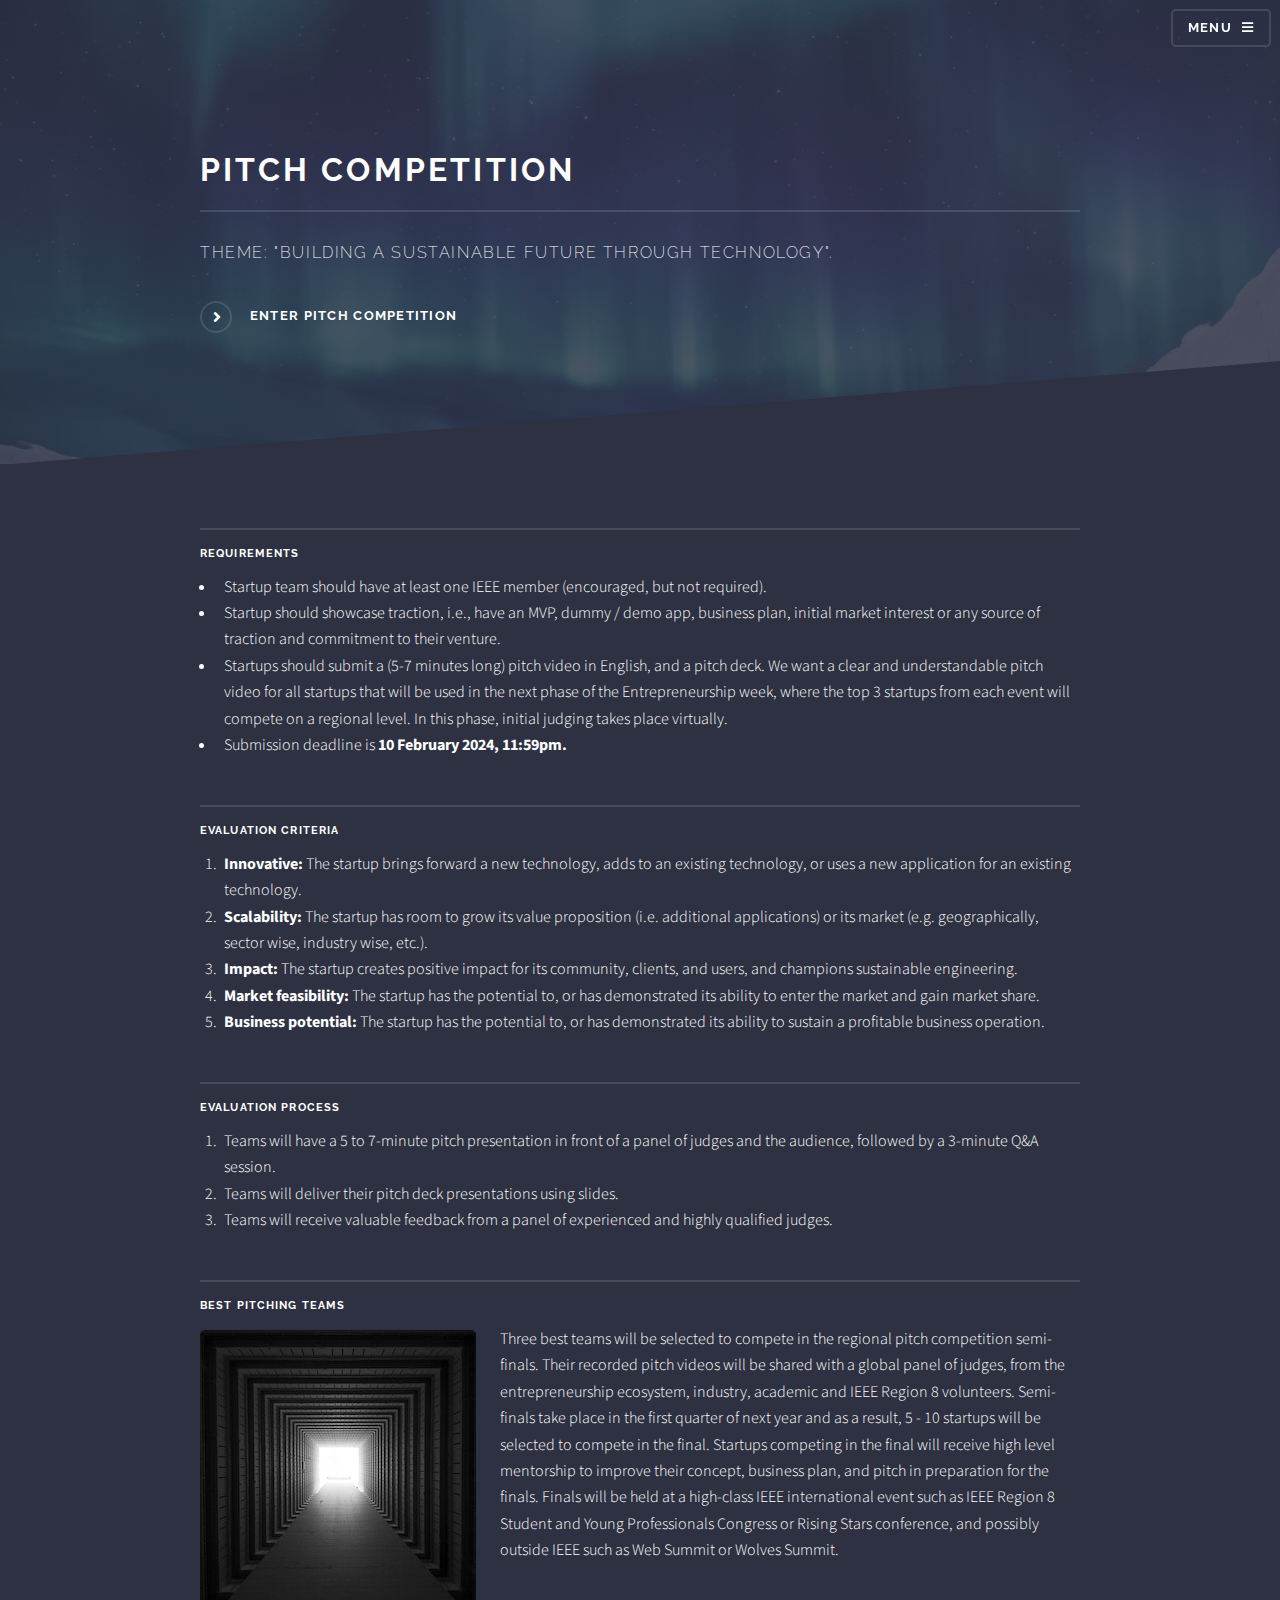
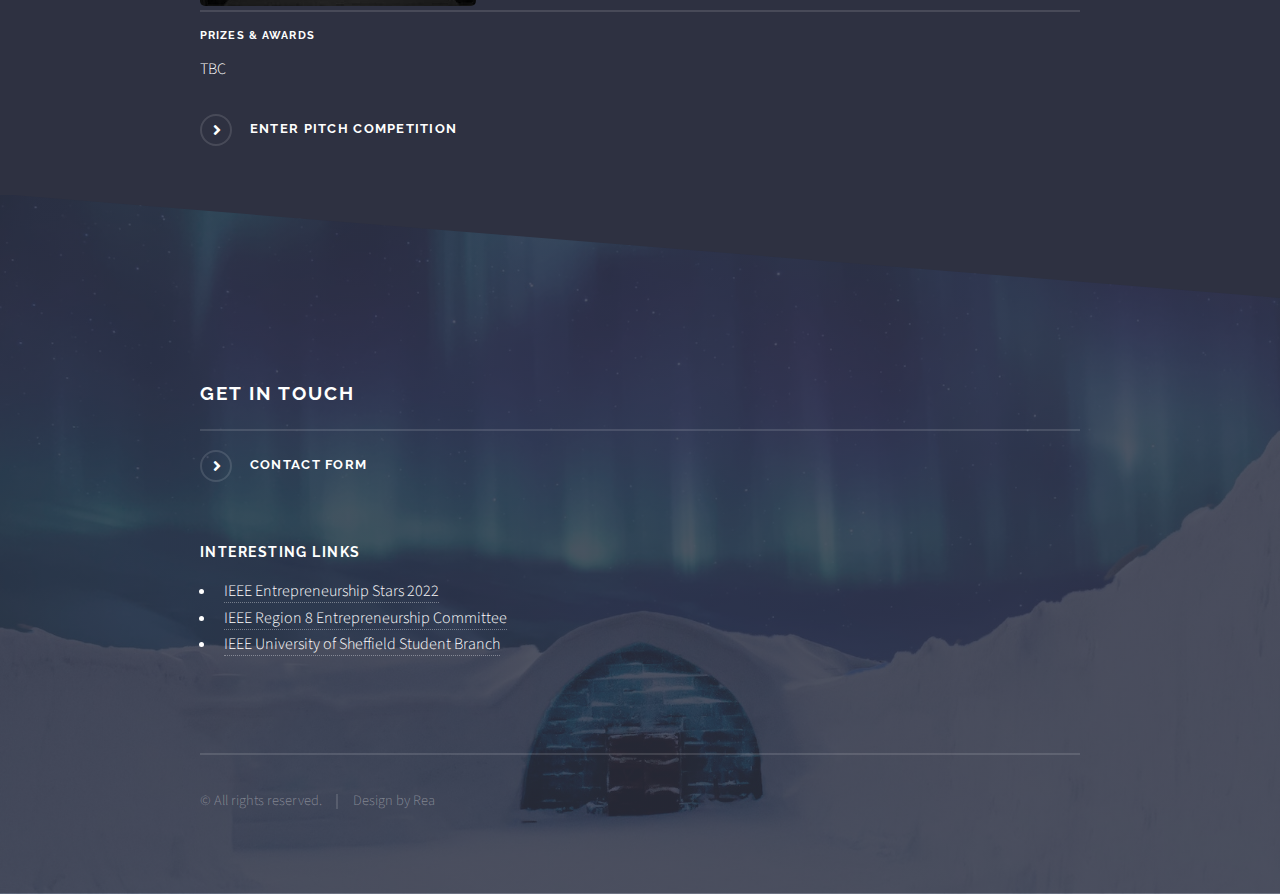
==== commit 67f49621: "rules" ====
--- a/pitch.html
+++ b/pitch.html
@@ -48,7 +48,7 @@
                         <div class="inner">
                             <h2>Pitch Competition</h2>
                             <p>Theme: "Building a Sustainable Future through Technology".</p>
-                            <p><a href="https://docs.google.com/forms/d/1y86VgAGV9aJbNP9qdKAvoCMnuZj7boJO8iOYJnvzPUA/prefill" class="special">
+                            <p><a href="https://forms.gle/fgZfjAeEoBKUYVJD8" class="special">
                                 Enter Pitch Competition</a></p>
                         </div>
                         
@@ -68,8 +68,8 @@
                                                 venture.
                                             </li>
                                             <li>
-                                                When applying to your pitch competition, startups should submit a (5-10 minutes long) pitch video in
-                                                English. We want a clear and understandable pitch
+                                                Startups should submit a (5-7 minutes long) pitch video in
+                                                English, and a pitch deck. We want a clear and understandable pitch
                                                 video for all startups that will be used in the next phase of the Entrepreneurship
                                                 week, where the top 3 startups from each event will compete on a regional level. In
                                                 this phase, initial judging takes place virtually.
@@ -158,7 +158,7 @@
                                             </li>
                                         </ul> -->
                                     <!-- <h3 class="major"></h3> -->
-                                    <p><a href="https://docs.google.com/forms/d/1y86VgAGV9aJbNP9qdKAvoCMnuZj7boJO8iOYJnvzPUA/prefill" class="special">
+                                    <p><a href="https://forms.gle/fgZfjAeEoBKUYVJD8" class="special">
                                         Enter Pitch Competition</a></p>
 
                                     <!-- <p><span class="image right"><img src="images/pic02.jpg" alt="" /></span>
@@ -188,7 +188,7 @@
 					<section id="footer">
 						<div class="inner">
 							<h2 class="major">Get in touch</h2>
-							<p><a href="https://docs.google.com/forms/d/1r4rCZ93Uy_izHpq9gVuiv1qTGktX_geJ2A5-PrCUlfs/prefill" class="special">
+							<p><a href="https://forms.gle/FuCkWisBz3XKsxRD6" class="special">
 								Contact Form</a></p>
 							<h3 >Interesting Links</h3>
 							<ul>
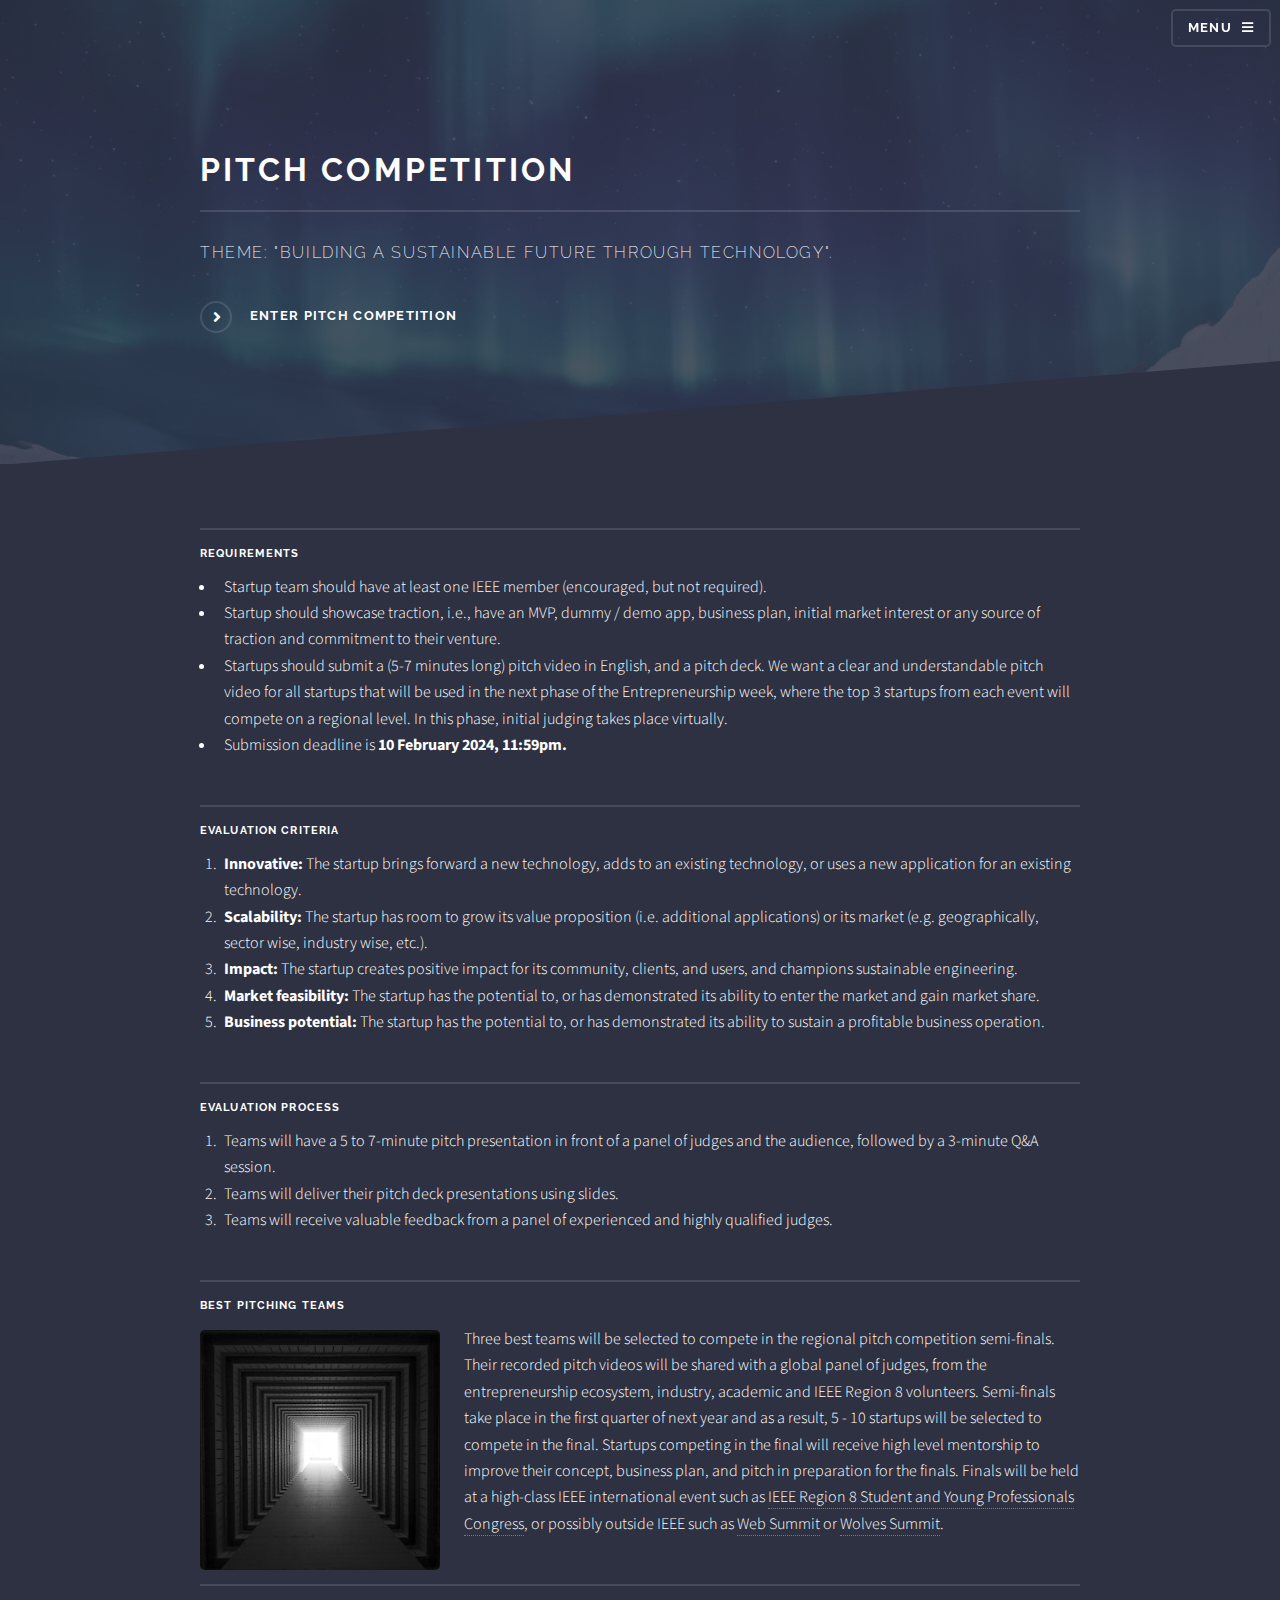
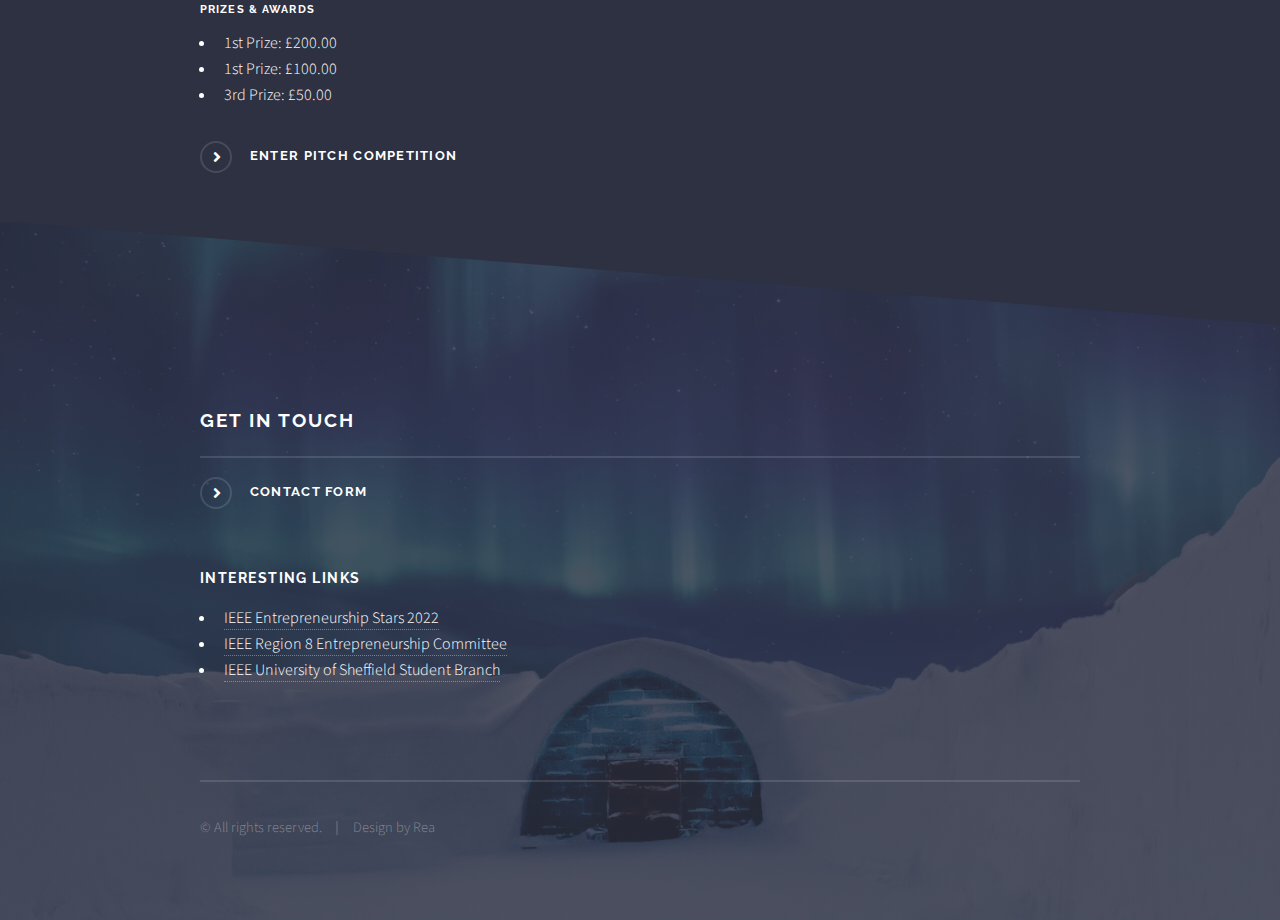
==== commit 607959b3: "Nov 27 updates" ====
--- a/pitch.html
+++ b/pitch.html
@@ -11,6 +11,7 @@
 		<meta name="viewport" content="width=device-width, initial-scale=1, user-scalable=no" />
 		<link rel="stylesheet" href="assets/css/main.css" />
 		<noscript><link rel="stylesheet" href="assets/css/noscript.css" /></noscript>
+        <link rel="icon" type="image/png" sizes="16x16" href="images/favicon.png">
 	</head>
 	<body class="is-preload">
 
@@ -137,26 +138,28 @@
                                         
                                         Startups competing in the final will receive high level mentorship to improve their concept, business
                                         plan, and pitch in preparation for the finals. Finals will be held at a high-class IEEE international event
-                                        such as IEEE Region 8 Student and Young Professionals Congress or Rising Stars conference, and
-                                        possibly outside IEEE such as Web Summit or Wolves Summit.
+                                        such as <a href="https://www.gitex.com/">IEEE Region 8 Student and Young Professionals Congress</a>, or
+                                        possibly outside IEEE such as <a href="https://websummit.com/">Web Summit</a> or 
+                                        <a href="https://www.wolvessummit.com/">Wolves Summit</a>.
+                                        
                                     </p>
 
                                     <h3 class="major"></h3>
                                     <h4>Prizes & Awards</h4>
                                     <!-- <p><span class="image left" ><img src="images/pic01.jpg" alt="" /></span></p> -->
-                                    <p>TBC</p>
-                                    
-                                        <!-- <ul>
-                                            <li>
-                                                
-                                            </li>
-                                            <li>
-                                                
-                                            </li>
-                                            <li>
-                                            
-                                            </li>
-                                        </ul> -->
+                                    <!-- <p>TBC</p> -->
+                                    
+                                        <ul>
+                                            <li>
+                                                1st Prize: £200.00
+                                            </li>
+                                            <li>
+                                                1st Prize: £100.00
+                                            </li>
+                                            <li>
+                                                3rd Prize: £50.00
+                                            </li>
+                                        </ul>
                                     <!-- <h3 class="major"></h3> -->
                                     <p><a href="https://forms.gle/fgZfjAeEoBKUYVJD8" class="special">
                                         Enter Pitch Competition</a></p>
--- a/assets/css/main.css
+++ b/assets/css/main.css
@@ -2424,7 +2424,7 @@
 		}
 
 		.image.left, .image.right {
-			max-width: 40%;
+			max-width: 30%;
 		}
 
 			.image.left img, .image.right img {
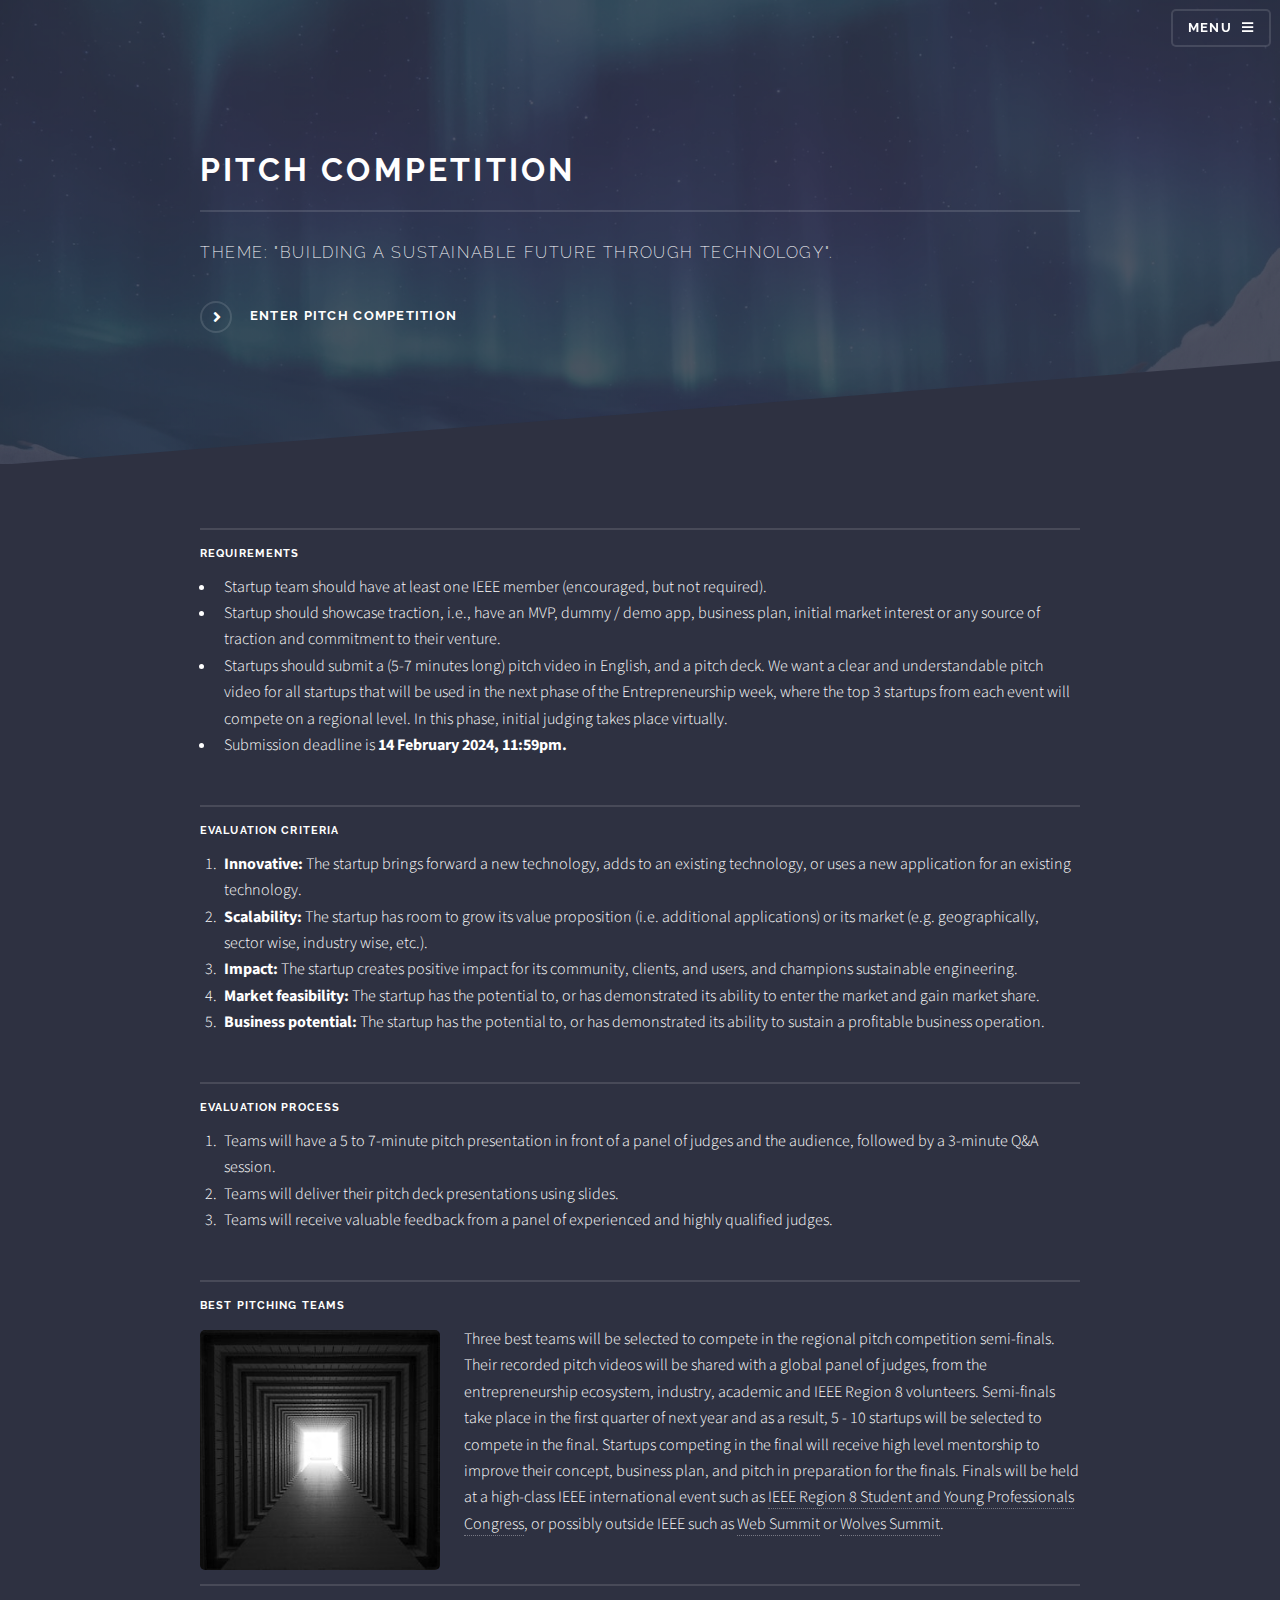
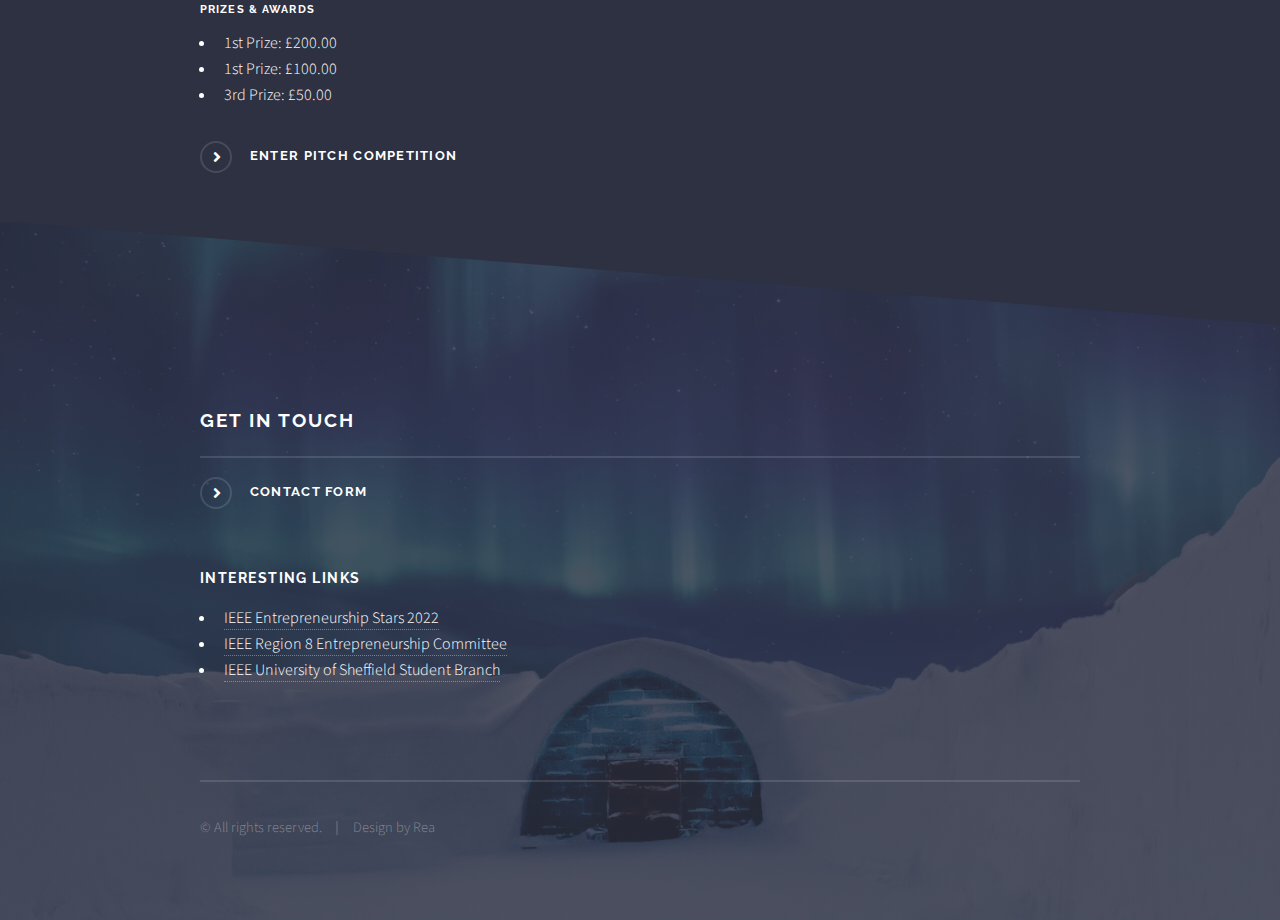
==== commit b5157f47: "closing date" ====
--- a/pitch.html
+++ b/pitch.html
@@ -76,7 +76,7 @@
                                                 this phase, initial judging takes place virtually.
                                             </li>
                                             <li>
-                                                Submission deadline is <span style="font-weight: bold;">10 February 2024, 11:59pm.</span>  
+                                                Submission deadline is <span style="font-weight: bold;">14 February 2024, 11:59pm.</span>  
                                             </li>
                                         </ul>
                                     
